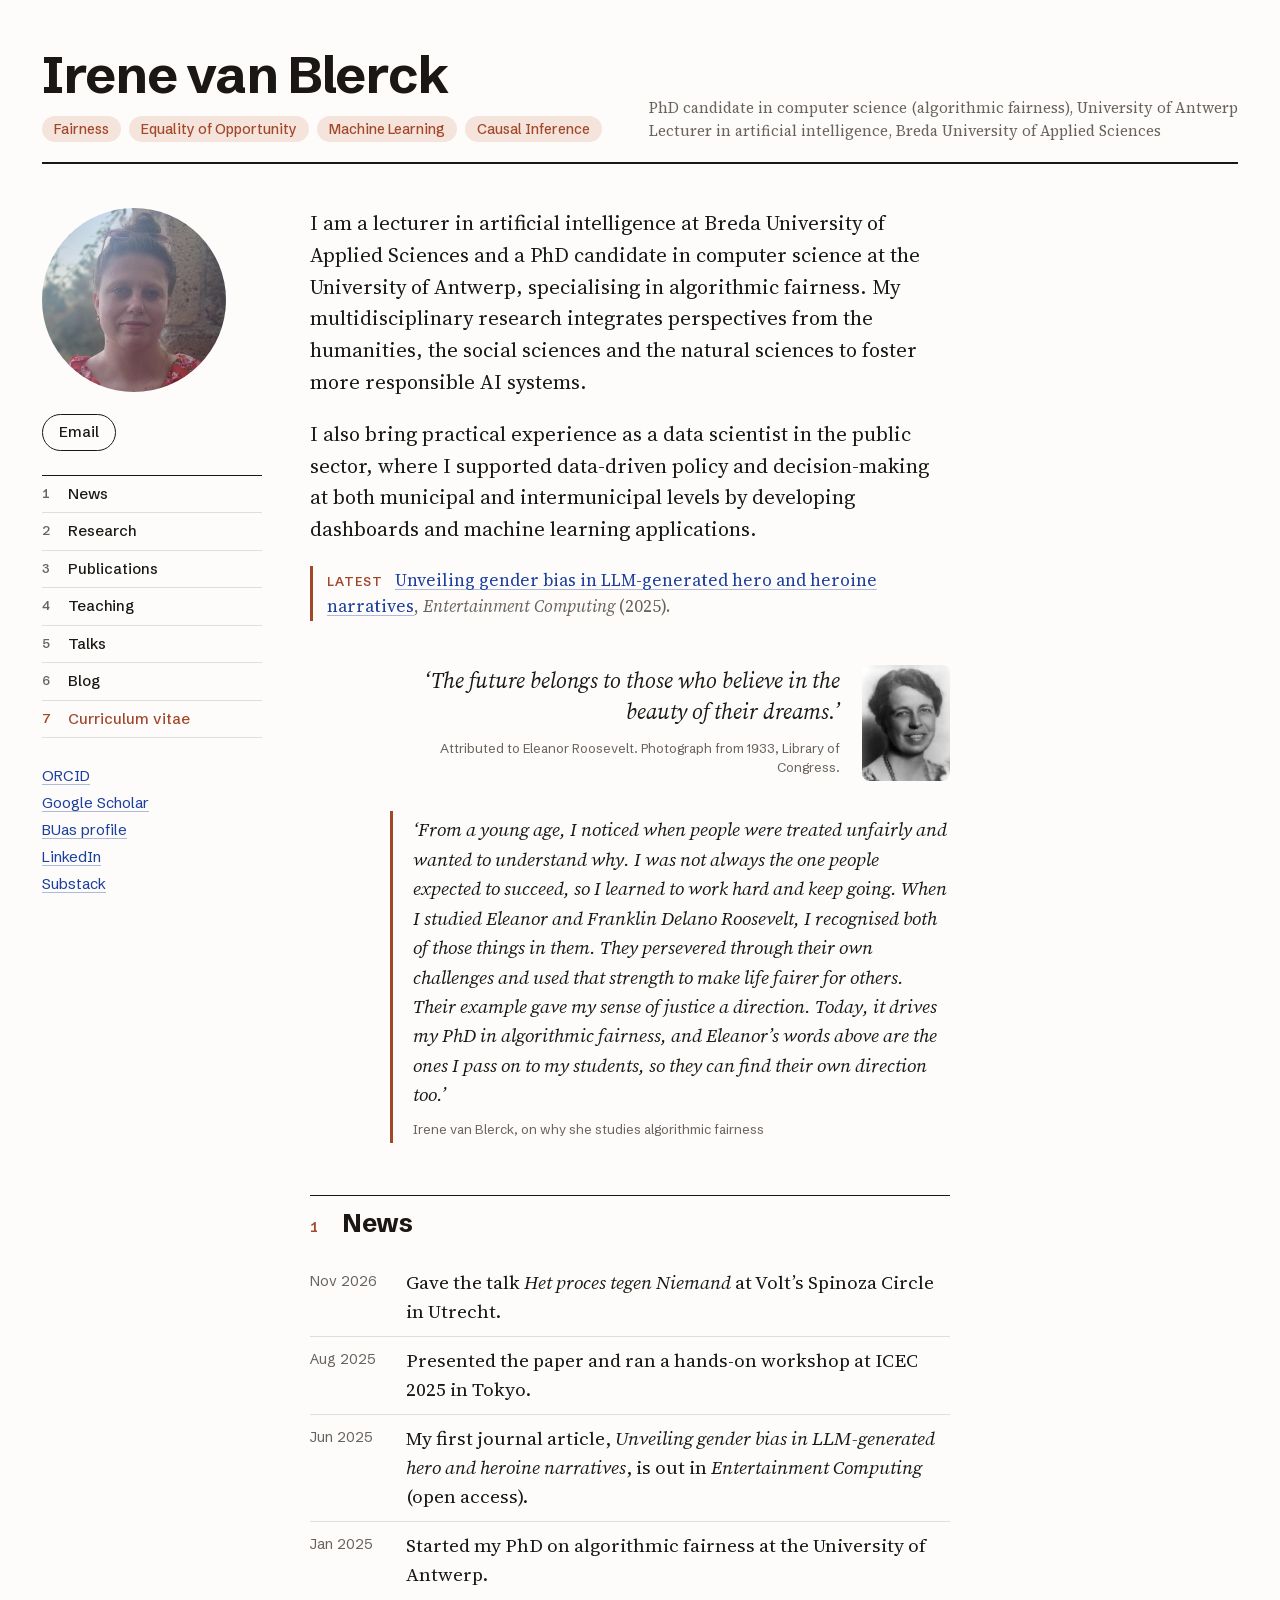
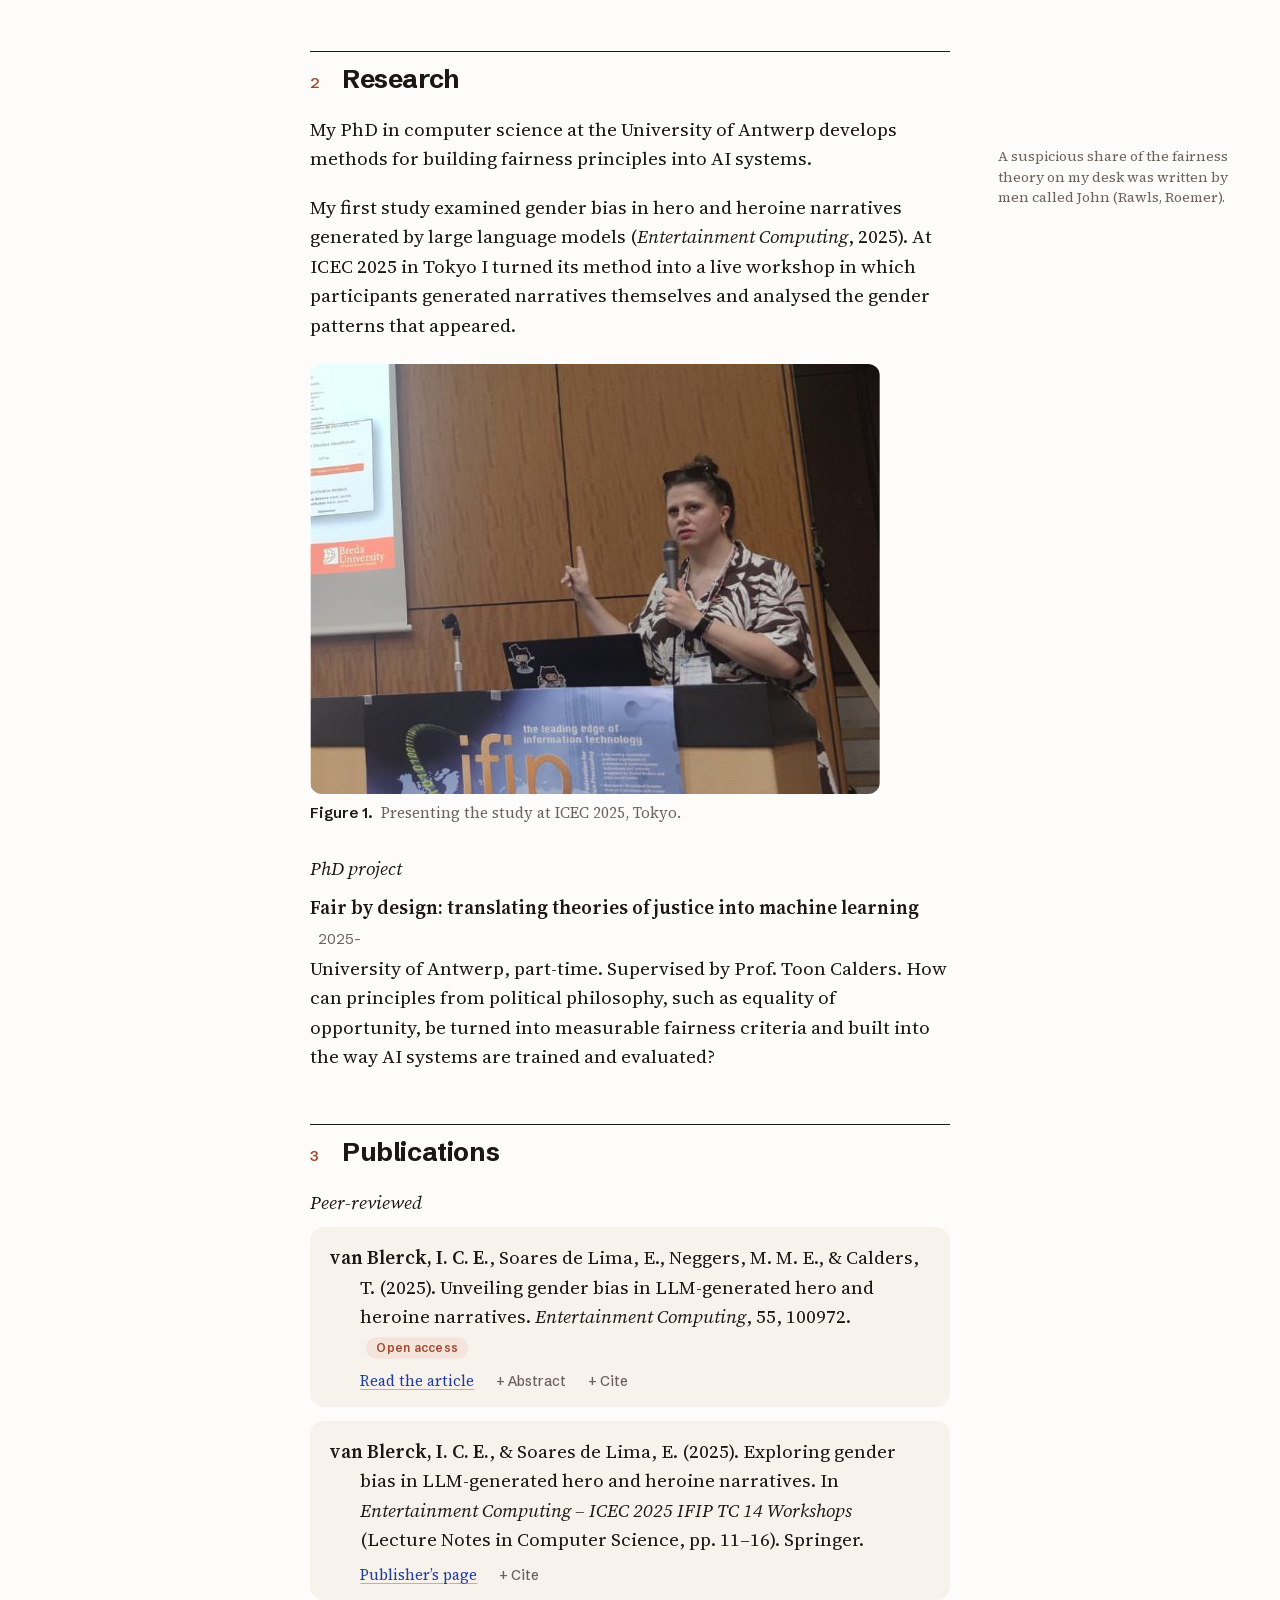
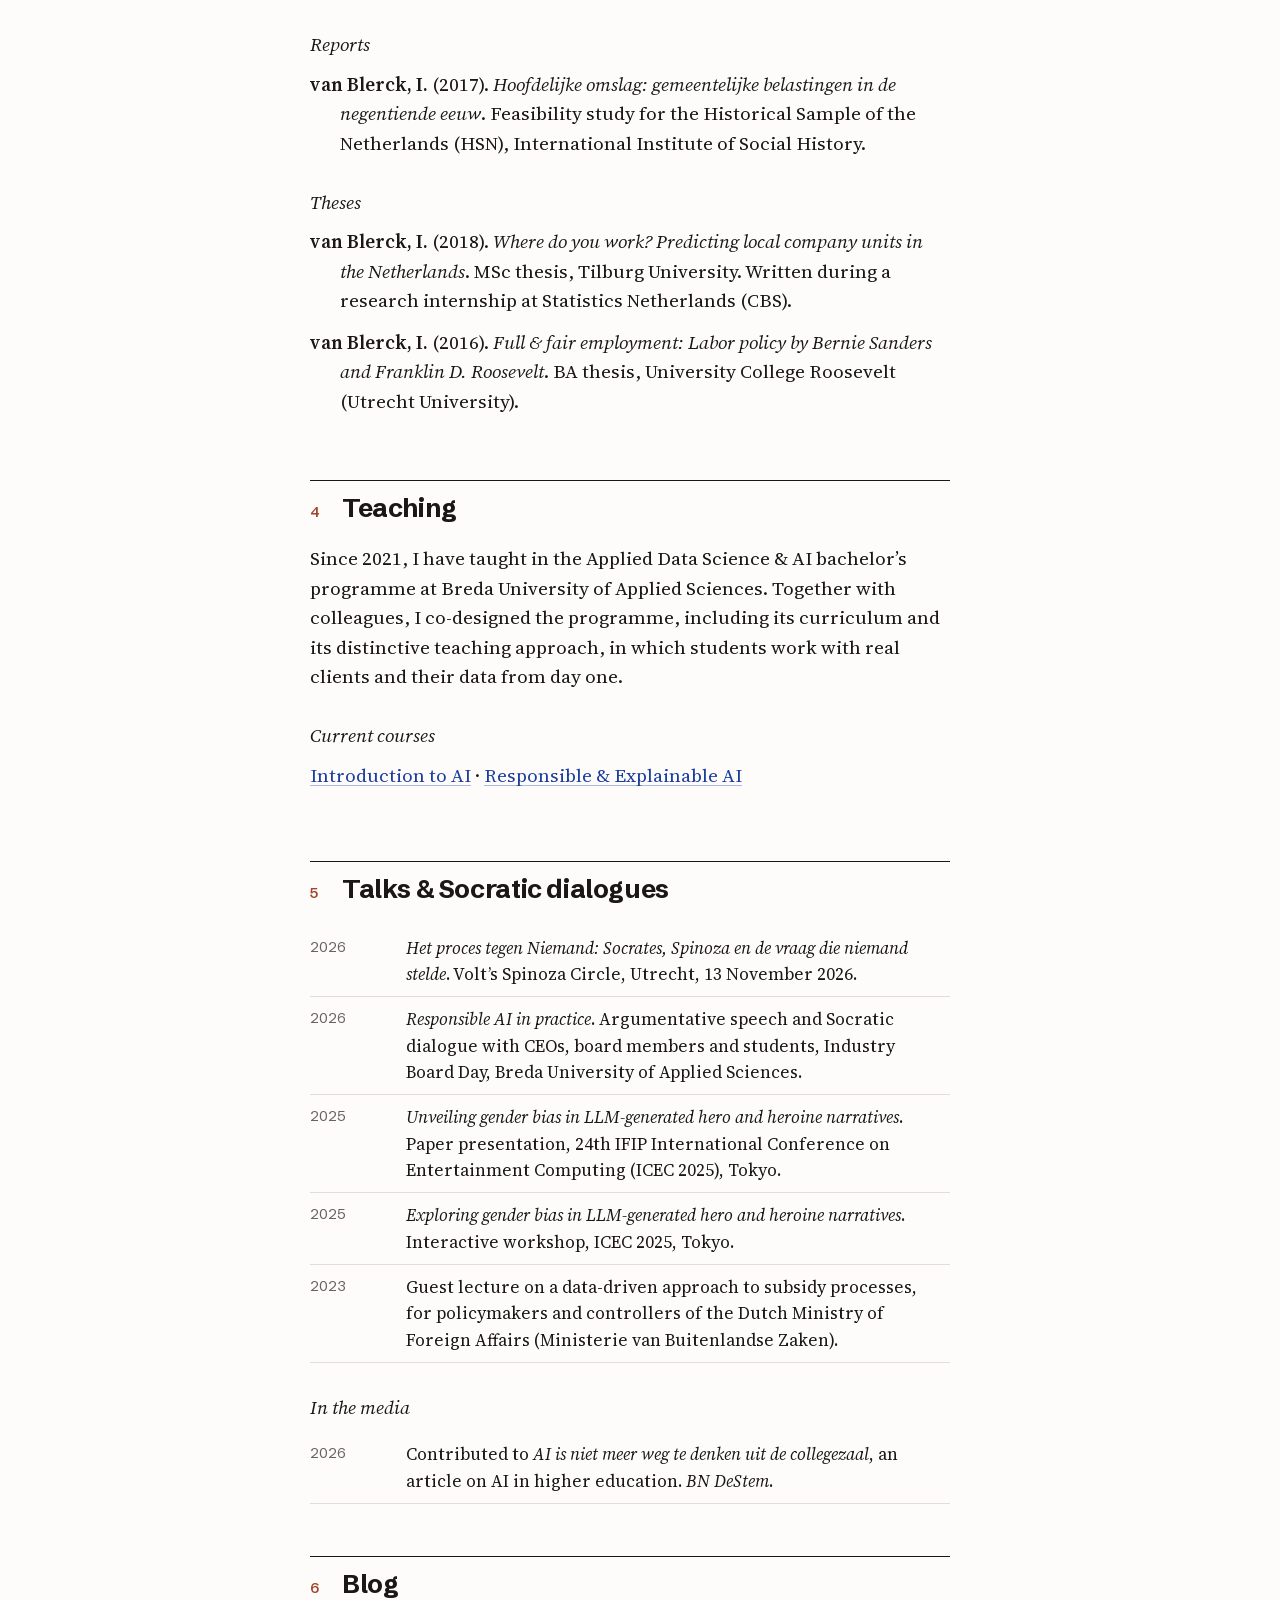
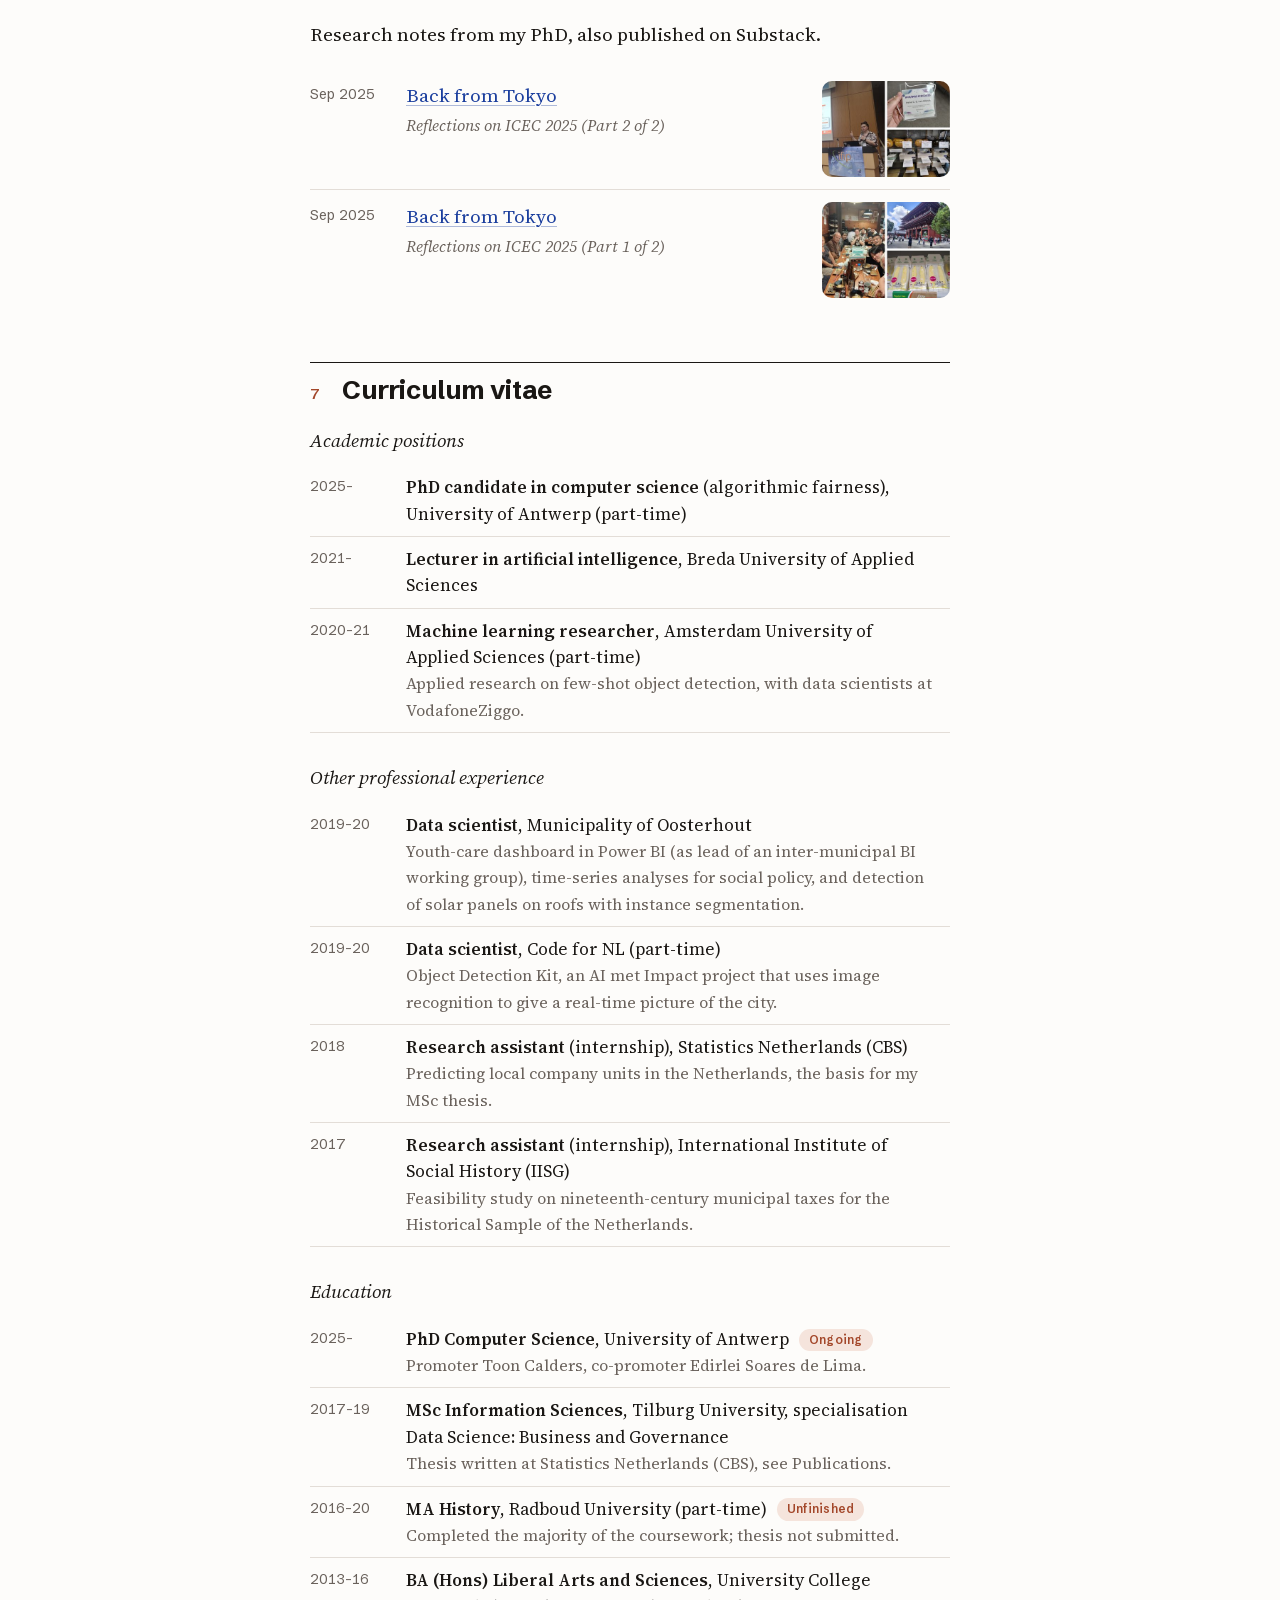
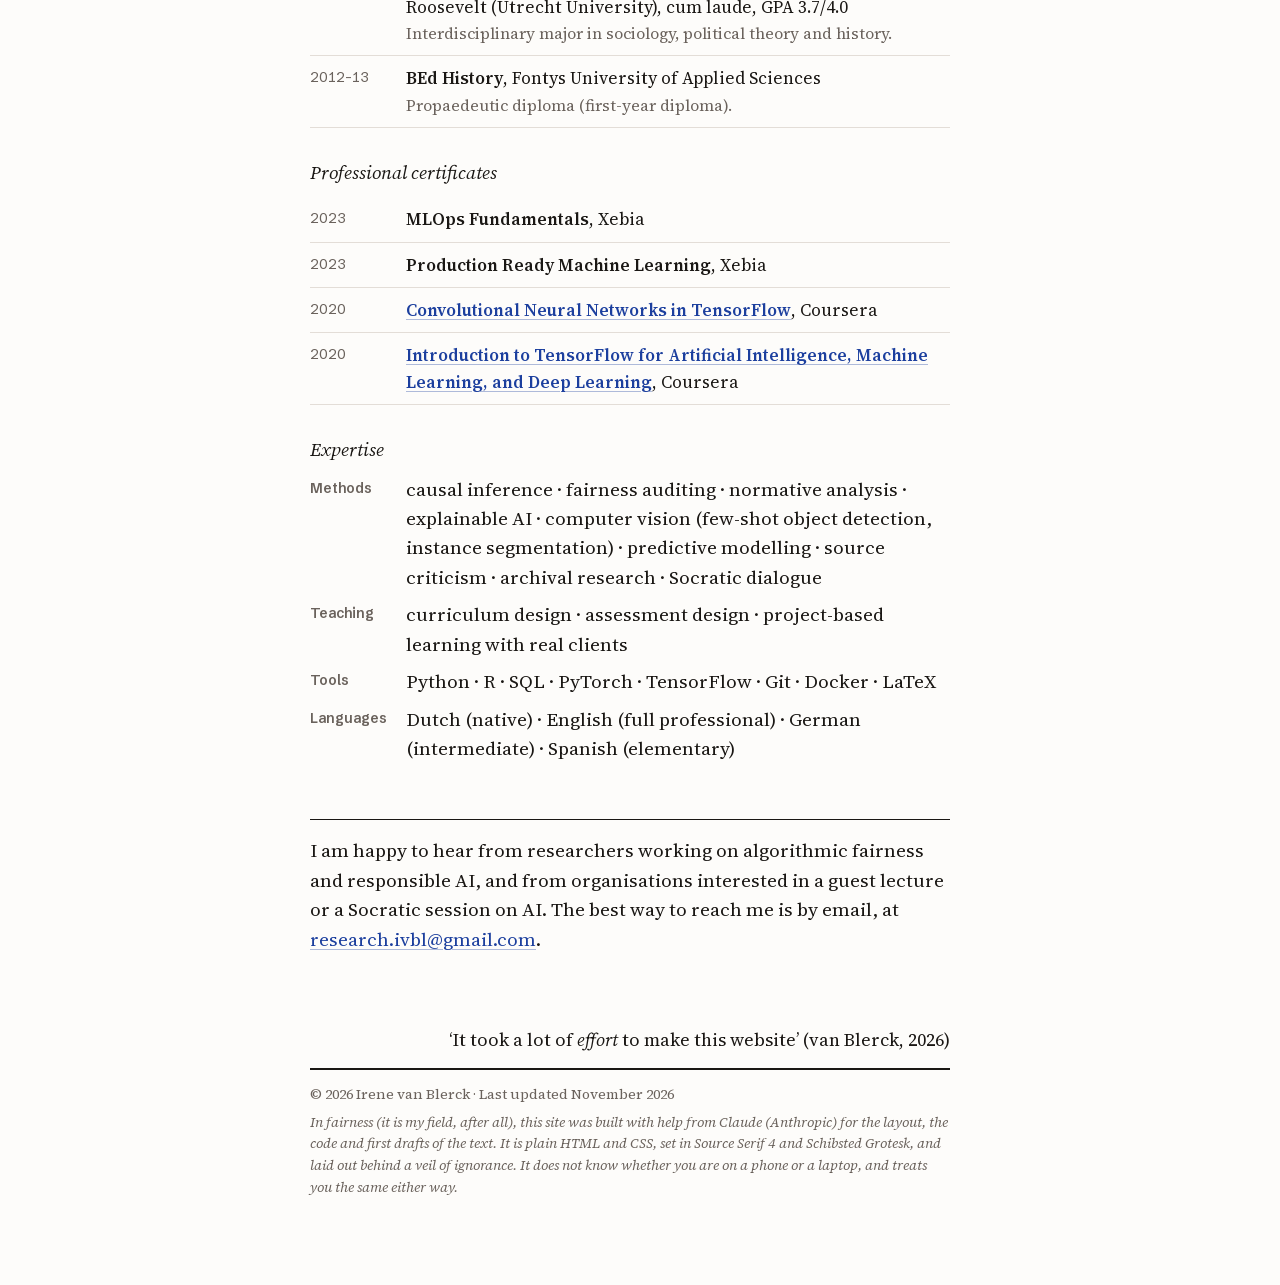
==== index.html @ 1f3e2865 "Academic site" ====
<!doctype html>
<html lang="en">
<head>
<meta charset="utf-8">
<meta name="viewport" content="width=device-width, initial-scale=1">
<title>Irene van Blerck | Algorithmic fairness, University of Antwerp and BUas</title>
<meta name="description" content="Irene van Blerck is a PhD candidate in computer science (algorithmic fairness) at the University of Antwerp and a lecturer in artificial intelligence at Breda University of Applied Sciences.">
<link rel="canonical" href="https://irenevanblerck.github.io/">

<!-- How the page looks when shared on LinkedIn, Slack, etc. -->
<meta property="og:type" content="profile">
<meta property="og:title" content="Irene van Blerck | Algorithmic fairness">
<meta property="og:description" content="PhD candidate at the University of Antwerp and lecturer in AI at Breda University of Applied Sciences.">
<meta property="og:url" content="https://irenevanblerck.github.io/">
<meta property="og:image" content="https://irenevanblerck.github.io/images/share.jpg">
<meta property="og:image:width" content="1200">
<meta property="og:image:height" content="630">
<meta name="twitter:card" content="summary_large_image">

<link rel="icon" href="favicon.svg" type="image/svg+xml">
<link rel="preload" href="fonts/SourceSerif4-normal-400-latin.woff2" as="font" type="font/woff2" crossorigin>
<link rel="stylesheet" href="fonts/fonts.css">
<link rel="stylesheet" href="style.css">

<!-- Helps search engines connect this page to your other profiles. -->
<script type="application/ld+json">
{
  "@context": "https://schema.org",
  "@type": "Person",
  "name": "Irene van Blerck",
  "jobTitle": "PhD Candidate in Computer Science (Algorithmic Fairness); Lecturer in Artificial Intelligence",
  "affiliation": [
    { "@type": "CollegeOrUniversity", "name": "University of Antwerp" },
    { "@type": "CollegeOrUniversity", "name": "Breda University of Applied Sciences" }
  ],
  "alumniOf": [
    { "@type": "CollegeOrUniversity", "name": "Tilburg University" },
    { "@type": "CollegeOrUniversity", "name": "University College Roosevelt" }
  ],
  "url": "https://irenevanblerck.github.io/",
  "sameAs": [
    "https://www.linkedin.com/in/irene-v-378799150/",
    "https://orcid.org/0009-0001-0378-8847",
    "https://scholar.google.com/citations?user=Jg1KQZMAAAAJ",
    "https://irenevanblerck.substack.com/",
    "https://ai.buas.nl/faculty/irene-van-blerck.html"
  ]
}
</script>
</head>
<body>
<a class="skip" href="#top">Skip to content</a>
<div class="page">

<header class="masthead">
  <div>
    <h1>Irene van Blerck</h1>
    <!-- Research interests as listed on Google Scholar -->
    <p class="mh-kw">
      <span class="tag">Fairness</span>
      <span class="tag">Equality of Opportunity</span>
      <span class="tag">Machine Learning</span>
      <span class="tag">Causal Inference</span>
    </p>
  </div>
  <p class="mh-role">PhD candidate in computer science (algorithmic fairness), University of Antwerp<br>Lecturer in artificial intelligence, Breda University of Applied Sciences</p>
</header>

<aside class="side">
  <img class="portrait" src="images/irene-van-blerck.jpg" alt="Portrait of Irene van Blerck" width="667" height="834">

  <div class="actions">
    <a class="btn mail" href="mailto:research.ivbl@gmail.com" data-addr="research.ivbl@gmail.com">Email</a>
  </div>

  <details class="toc" open>
    <summary>Contents</summary>
    <nav aria-label="Contents">
      <ol>
        <li><a href="#news">News</a></li>
        <li><a href="#research">Research</a></li>
        <li><a href="#publications">Publications</a></li>
        <li><a href="#teaching">Teaching</a></li>
        <li><a href="#talks">Talks</a></li>
        <li><a href="#blog">Blog</a></li>
        <li><a href="#cv">Curriculum vitae</a></li>
      </ol>
    </nav>
  </details>

  <p class="ids">
    <a href="https://orcid.org/0009-0001-0378-8847">ORCID</a><br>
    <a href="https://scholar.google.com/citations?user=Jg1KQZMAAAAJ&amp;hl=en">Google Scholar</a><br>
    <a href="https://ai.buas.nl/faculty/irene-van-blerck.html">BUas profile</a><br>
    <a href="https://www.linkedin.com/in/irene-v-378799150/">LinkedIn</a><br>
    <a href="https://irenevanblerck.substack.com/">Substack</a>
  </p>
</aside>

<main id="top">

  <header class="intro">
    <!-- Bio based on https://ai.buas.nl/faculty/irene-van-blerck.html, in the first person -->
    <p>
      I am a lecturer in artificial intelligence at Breda University of Applied Sciences and a PhD candidate
      in computer science at the University of Antwerp, specialising in algorithmic fairness. My
      multidisciplinary research integrates perspectives from the humanities, the social sciences and the
      natural sciences to foster more responsible AI systems.
    </p>
    <p>
      I also bring practical experience as a data scientist in the public sector, where I supported
      data-driven policy and decision-making at both municipal and intermunicipal levels by developing
      dashboards and machine learning applications.
    </p>
    <p class="now"><b>Latest</b> <a href="https://doi.org/10.1016/j.entcom.2025.100972">Unveiling gender bias in LLM-generated hero and heroine narratives</a>, <i>Entertainment Computing</i> (2025).</p>
  </header>

  <figure class="epigraph">
    <blockquote><p>The future belongs to those who believe in the beauty of their dreams.</p></blockquote>
    <img src="images/eleanor-roosevelt-1933.jpg" alt="Eleanor Roosevelt, portrait photograph from 1933" width="294" height="400" loading="lazy">
    <figcaption>Attributed to Eleanor Roosevelt. Photograph from 1933, Library of Congress.</figcaption>
  </figure>

  <figure class="why">
    <blockquote>
      <p>From a young age, I noticed when people were treated unfairly and wanted to understand why. I was not
      always the one people expected to succeed, so I learned to work hard and keep going. When I studied Eleanor
      and Franklin Delano Roosevelt, I recognised both of those things in them. They persevered through their own
      challenges and used that strength to make life fairer for others. Their example gave my sense of justice a
      direction. Today, it drives my PhD in algorithmic fairness, and Eleanor’s words above are the ones I pass on to
      my students, so they can find their own direction too.</p>
    </blockquote>
    <figcaption>Irene van Blerck, on why she studies algorithmic fairness</figcaption>
  </figure>

  <!-- NEWS: 3 to 6 items, newest first. -->
  <section id="news">
    <h2><span>1</span>News</h2>
    <ul class="news">
      <li><time datetime="2026-11-13">Nov 2026</time><p>Gave the talk <i>Het proces tegen Niemand</i> at Volt’s Spinoza Circle in Utrecht.</p></li>
      <li><time datetime="2025-08">Aug 2025</time><p>Presented the paper and ran a hands-on workshop at ICEC 2025 in Tokyo.</p></li>
      <li><time datetime="2025-06">Jun 2025</time><p>My first journal article, <i>Unveiling gender bias in LLM-generated hero and heroine narratives</i>, is out in <i>Entertainment Computing</i> (open access).</p></li>
      <li><time datetime="2025-01">Jan 2025</time><p>Started my PhD on algorithmic fairness at the University of Antwerp.</p></li>
    </ul>
  </section>

  <section id="research">
    <h2><span>2</span>Research</h2>
    <p>
      My PhD in computer science at the University of Antwerp develops methods for building fairness
      principles into AI systems.<span class="sn">A suspicious share of the fairness theory on my desk was written by men
      called John (Rawls, Roemer).</span>
    </p>
    <p>
      My first study examined gender bias in hero and heroine narratives generated by large language
      models (<i>Entertainment Computing</i>, 2025). At ICEC 2025 in Tokyo I turned
      its method into a live workshop in which participants generated narratives themselves and analysed the
      gender patterns that appeared.
    </p>

    <figure class="native">
      <img src="images/icec-2025-talk.jpg" alt="Irene van Blerck speaking at a podium with an IFIP banner, slides with the Breda University logo behind her." width="570" height="430" loading="lazy">
      <figcaption><b>Figure 1.</b> Presenting the study at ICEC 2025, Tokyo.</figcaption>
    </figure>
    <!-- Optional: a result figure from the article. Copy the <figure> above and change src, alt and caption. -->

    <h3>PhD project</h3>
    <dl class="proj">
      <dt>Fair by design: translating theories of justice into machine learning <span class="yrs">2025–</span></dt>
      <dd>University of Antwerp, part-time. Supervised by Prof. Toon Calders. How can principles from political
      philosophy, such as equality of opportunity, be turned into measurable fairness
      criteria and built into the way AI systems are trained and evaluated?</dd>
    </dl>
  </section>

  <section id="publications">
    <h2><span>3</span>Publications</h2>

    <h3>Peer-reviewed</h3>
    <ol class="bib cards">
      <li>
        <p><b class="me">van Blerck, I. C. E.</b>, Soares de Lima, E., Neggers, M. M. E., &amp; Calders, T. (2025).
        Unveiling gender bias in LLM-generated hero and heroine narratives. <i>Entertainment Computing</i>, 55, 100972.
        <span class="status">Open access</span></p>
        <div class="refacts">
          <a href="https://doi.org/10.1016/j.entcom.2025.100972">Read the article</a>
          <details>
            <summary>Abstract</summary>
            <p>This article investigates gender bias in narratives generated by Large Language Models (LLMs) through a two-phase study. Building on our existing work in narrative generation, we employ a structured methodology to analyze the influence of protagonist gender on both the generation and classification of fictional stories. In Phase 1, factual narratives were generated using six LLMs, guided by predefined narrative structures (Hero’s Journey and Heroine’s Journey). Gender bias was quantified through specialized metrics and statistical analyses, revealing significant disparities in protagonist gender distribution and associations with narrative archetypes. In Phase 2, counterfactual narratives were constructed by altering the protagonists’ genders while preserving all other narrative elements. These narratives were then classified by the same LLMs to assess how gender influences their interpretation of narrative structures. Results indicate that LLMs exhibit difficulty in disentangling the protagonist’s gender from the narrative structure, often using gender as a heuristic to classify stories. Male protagonists in emotionally driven narratives were frequently misclassified as following the Heroine’s Journey, while female protagonists in logic-driven conflicts were misclassified as adhering to the Hero’s Journey. These findings provide empirical evidence of embedded gender biases in LLM-generated narratives, highlighting the need for bias mitigation strategies in AI-driven storytelling to promote diversity and inclusivity in computational narrative generation.</p>
          </details>
          <details>
            <summary>Cite</summary>
<pre class="bibtex">@article{vanblerck2025unveiling,
  title   = {Unveiling gender bias in {LLM}-generated hero and heroine narratives},
  author  = {van Blerck, Irene C. E. and Soares de Lima, Edirlei and Neggers, Margot M. E. and Calders, Toon},
  journal = {Entertainment Computing},
  volume  = {55},
  pages   = {100972},
  year    = {2025},
  doi     = {10.1016/j.entcom.2025.100972}
}</pre>
            <button type="button" class="copy">Copy BibTeX</button>
          </details>
        </div>
      </li>
      <li>
        <p><b class="me">van Blerck, I. C. E.</b>, &amp; Soares de Lima, E. (2025). Exploring gender bias in LLM-generated hero
        and heroine narratives. In <i>Entertainment Computing – ICEC 2025 IFIP TC 14 Workshops</i> (Lecture Notes in
        Computer Science, pp. 11–16). Springer.</p>
        <div class="refacts">
          <a href="https://doi.org/10.1007/978-3-032-02534-0_3">Publisher’s page</a>
          <details>
            <summary>Cite</summary>
<pre class="bibtex">@inproceedings{vanblerck2025exploring,
  title     = {Exploring gender bias in {LLM}-generated hero and heroine narratives},
  author    = {van Blerck, Irene C. E. and Soares de Lima, Edirlei},
  booktitle = {Entertainment Computing -- ICEC 2025 IFIP TC 14 Workshops},
  series    = {Lecture Notes in Computer Science},
  pages     = {11--16},
  publisher = {Springer},
  year      = {2025},
  doi       = {10.1007/978-3-032-02534-0_3}
}</pre>
            <button type="button" class="copy">Copy BibTeX</button>
          </details>
        </div>
      </li>
    </ol>

    <h3>Reports</h3>
    <ol class="bib">
      <li><p><b class="me">van Blerck, I.</b> (2017). <i>Hoofdelijke omslag: gemeentelijke belastingen in de negentiende eeuw</i>. Feasibility study for the Historical Sample of the Netherlands (HSN), International Institute of Social History.</p></li>
    </ol>

    <h3>Theses</h3>
    <ol class="bib">
      <li><p><b class="me">van Blerck, I.</b> (2018). <i>Where do you work? Predicting local company units in the Netherlands</i>. MSc thesis, Tilburg University. Written during a research internship at Statistics Netherlands (CBS).</p></li>
      <li><p><b class="me">van Blerck, I.</b> (2016). <i>Full &amp; fair employment: Labor policy by Bernie Sanders and Franklin D. Roosevelt</i>. BA thesis, University College Roosevelt (Utrecht University).</p></li>
    </ol>
  </section>

  <section id="teaching">
    <h2><span>4</span>Teaching</h2>
    <p>
      Since 2021, I have taught in the Applied Data Science &amp; AI bachelor’s programme at Breda University of
      Applied Sciences. Together with colleagues, I co-designed the programme, including its curriculum and its
      distinctive teaching approach, in which students work with real clients and their data from day one.
    </p>

    <h3>Current courses</h3>
    <p><a href="https://ai.buas.nl/curriculum/introduction-to-ai.html">Introduction to AI</a> · <a href="https://ai.buas.nl/curriculum/responsible_and_explainable_ai.html">Responsible &amp; Explainable AI</a></p>
  </section>

  <section id="talks">
    <h2><span>5</span>Talks &amp; Socratic dialogues</h2>
    <div class="tablewrap"><table><tbody>
      <tr><td>2026</td><td><i>Het proces tegen Niemand: Socrates, Spinoza en de vraag die niemand stelde</i>. Volt’s Spinoza Circle, Utrecht, 13 November 2026.</td></tr>
      <tr><td>2026</td><td><i>Responsible AI in practice</i>. Argumentative speech and Socratic dialogue with CEOs, board members and students, Industry Board Day, Breda University of Applied Sciences.</td></tr>
      <tr><td>2025</td><td><i>Unveiling gender bias in LLM-generated hero and heroine narratives</i>. Paper presentation, 24th IFIP International Conference on Entertainment Computing (ICEC 2025), Tokyo.</td></tr>
      <tr><td>2025</td><td><i>Exploring gender bias in LLM-generated hero and heroine narratives</i>. Interactive workshop, ICEC 2025, Tokyo.</td></tr>
      <tr><td>2023</td><td>Guest lecture on a data-driven approach to subsidy processes, for policymakers and controllers of the Dutch Ministry of Foreign Affairs (Ministerie van Buitenlandse Zaken).</td></tr>
    </tbody></table></div>

    <h3>In the media</h3>
    <div class="tablewrap"><table><tbody>
      <tr><td>2026</td><td>Contributed to <i>AI is niet meer weg te denken uit de collegezaal</i>, an article on AI in higher education. <i>BN DeStem</i>.</td></tr>
    </tbody></table></div>
  </section>

  <section id="blog">
    <h2><span>6</span>Blog</h2>
    <p>Research notes from my PhD, also published on Substack.</p>
    <ul class="news postlist">
      <li><time datetime="2025-09-11">Sep 2025</time><p><a href="blog/back-from-tokyo-2.html">Back from Tokyo</a><br><span class="sub">Reflections on ICEC 2025 (Part 2 of 2)</span></p><img class="thumb" src="images/blog/back-from-tokyo-2-thumb.jpg" alt="" width="360" height="291" loading="lazy"></li>
      <li><time datetime="2025-09-01">Sep 2025</time><p><a href="blog/back-from-tokyo-1.html">Back from Tokyo</a><br><span class="sub">Reflections on ICEC 2025 (Part 1 of 2)</span></p><img class="thumb" src="images/blog/back-from-tokyo-1-thumb.jpg" alt="" width="360" height="291" loading="lazy"></li>
    </ul>
  </section>

  <section id="cv">
    <h2><span>7</span>Curriculum vitae</h2>

    <h3>Academic positions</h3>
    <div class="tablewrap"><table><tbody>
      <tr><td>2025–</td><td><b>PhD candidate in computer science</b> (algorithmic fairness), University of Antwerp (part-time)</td></tr>
      <tr><td>2021–</td><td><b>Lecturer in artificial intelligence</b>, Breda University of Applied Sciences</td></tr>
      <tr><td>2020–21</td><td><b>Machine learning researcher</b>, Amsterdam University of Applied Sciences (part-time)<br><span class="sub">Applied research on few-shot object detection, with data scientists at VodafoneZiggo.</span></td></tr>
    </tbody></table></div>

    <h3>Other professional experience</h3>
    <div class="tablewrap"><table><tbody>
      <tr><td>2019–20</td><td><b>Data scientist</b>, Municipality of Oosterhout<br><span class="sub">Youth-care dashboard in Power BI (as lead of an inter-municipal BI working group), time-series analyses for social policy, and detection of solar panels on roofs with instance segmentation.</span></td></tr>
      <tr><td>2019–20</td><td><b>Data scientist</b>, Code for NL (part-time)<br><span class="sub">Object Detection Kit, an AI met Impact project that uses image recognition to give a real-time picture of the city.</span></td></tr>
      <tr><td>2018</td><td><b>Research assistant</b> (internship), Statistics Netherlands (CBS)<br><span class="sub">Predicting local company units in the Netherlands, the basis for my MSc thesis.</span></td></tr>
      <tr><td>2017</td><td><b>Research assistant</b> (internship), International Institute of Social History (IISG)<br><span class="sub">Feasibility study on nineteenth-century municipal taxes for the Historical Sample of the Netherlands.</span></td></tr>
    </tbody></table></div>

    <h3>Education</h3>
    <div class="tablewrap"><table><tbody>
      <tr><td>2025–</td><td><b>PhD Computer Science</b>, University of Antwerp <span class="status">Ongoing</span><br><span class="sub">Promoter Toon Calders, co-promoter Edirlei Soares de Lima.</span></td></tr>
      <tr><td>2017–19</td><td><b>MSc Information Sciences</b>, Tilburg University, specialisation Data Science: Business and Governance<br><span class="sub">Thesis written at Statistics Netherlands (CBS), see Publications.</span></td></tr>
      <tr><td>2016–20</td><td><b>MA History</b>, Radboud University (part-time) <span class="status">Unfinished</span><br><span class="sub">Completed the majority of the coursework; thesis not submitted.</span></td></tr>
      <tr><td>2013–16</td><td><b>BA (Hons) Liberal Arts and Sciences</b>, University College Roosevelt (Utrecht University), cum laude, GPA 3.7/4.0<br><span class="sub">Interdisciplinary major in sociology, political theory and history.</span></td></tr>
      <tr><td>2012–13</td><td><b>BEd History</b>, Fontys University of Applied Sciences<br><span class="sub">Propaedeutic diploma (first-year diploma).</span></td></tr>
    </tbody></table></div>

    <h3>Professional certificates</h3>
    <div class="tablewrap"><table><tbody>
      <tr><td>2023</td><td><b>MLOps Fundamentals</b>, Xebia</td></tr>
      <tr><td>2023</td><td><b>Production Ready Machine Learning</b>, Xebia</td></tr>
      <tr><td>2020</td><td><b><a href="https://www.coursera.org/account/accomplishments/certificate/6L6Y6GKC9HSB">Convolutional Neural Networks in TensorFlow</a></b>, Coursera</td></tr>
      <tr><td>2020</td><td><b><a href="https://www.coursera.org/account/accomplishments/certificate/8RS23HUEL5DX">Introduction to TensorFlow for Artificial Intelligence, Machine Learning, and Deep Learning</a></b>, Coursera</td></tr>
    </tbody></table></div>

    <!-- Add when you have them:
    <h3>Grants &amp; awards</h3>
    <h3>Service &amp; memberships</h3>  e.g. reviewing, committees, PhD council
    -->

    <h3>Expertise</h3>
    <dl class="skills">
      <dt>Methods</dt><dd>causal inference · fairness auditing · normative analysis · explainable AI · computer vision (few-shot object detection, instance segmentation) · predictive modelling · source criticism · archival research · Socratic dialogue</dd>
      <dt>Teaching</dt><dd>curriculum design · assessment design · project-based learning with real clients</dd>
      <dt>Tools</dt><dd>Python · R · SQL · PyTorch · TensorFlow · Git · Docker · LaTeX</dd>
      <dt>Languages</dt><dd>Dutch (native) · English (full professional) · German (intermediate) · Spanish (elementary)</dd>
    </dl>

  </section>

  <section id="contact" class="closing">
    <p>
      I am happy to hear from researchers working on algorithmic fairness and responsible AI, and from
      organisations interested in a guest lecture or a Socratic session on AI. The best way to reach me is by
      email, at <a href="mailto:research.ivbl@gmail.com">research.ivbl@gmail.com</a>.
    </p>
  </section>

  <p class="selfcite">‘It took a lot of <i>effort</i> to make this website’ (van Blerck, 2026)</p>
  <footer>
    <p>© 2026 Irene van Blerck · Last updated November 2026</p>
    <p class="colophon">In fairness (it is my field, after all), this site was built with help from Claude (Anthropic) for the layout, the code and first drafts of the text. It is plain HTML and CSS, set in Source Serif 4 and Schibsted Grotesk, and laid out behind a veil of ignorance. It does not know whether you are on a phone or a laptop, and treats you the same either way.</p>
  </footer>
</main>

</div>
<a class="totop" href="#">Top</a>
<script>
  // "Copy BibTeX": copy the entry above the button; if the browser refuses, select it instead.
  document.querySelectorAll(".copy").forEach(function (btn) {
    btn.addEventListener("click", function () {
      var pre = btn.previousElementSibling;
      var done = function () { btn.textContent = "Copied"; setTimeout(function () { btn.textContent = "Copy BibTeX"; }, 1600); };
      var select = function () { var r = document.createRange(); r.selectNodeContents(pre); var s = getSelection(); s.removeAllRanges(); s.addRange(r); };
      if (navigator.clipboard) { navigator.clipboard.writeText(pre.textContent).then(done, select); } else { select(); }
    });
  });

  // Contents: open on wide screens, folded away on phones.
  var toc = document.querySelector(".toc"), narrow = window.matchMedia("(max-width: 800px)");
  var setToc = function () { toc.open = !narrow.matches; };
  setToc(); narrow.addEventListener("change", setToc);
  toc.querySelectorAll("a").forEach(function (a) { a.addEventListener("click", function () { if (narrow.matches) toc.open = false; }); });

  // Highlight the section you are reading in the contents.
  var links = {};
  toc.querySelectorAll("a").forEach(function (a) { links[a.getAttribute("href").slice(1)] = a; });
  var current = null;
  var spy = new IntersectionObserver(function (entries) {
    entries.forEach(function (e) {
      if (e.isIntersecting && links[e.target.id]) {
        if (current) current.removeAttribute("aria-current");
        current = links[e.target.id]; current.setAttribute("aria-current", "true");
      }
    });
  }, { rootMargin: "-20% 0px -70% 0px" });
  document.querySelectorAll("main section[id]").forEach(function (sec) { spy.observe(sec); });

  // "Top" button on phones, once you have scrolled down.
  var top = document.querySelector(".totop");
  window.addEventListener("scroll", function () { top.classList.toggle("show", window.scrollY > 900); }, { passive: true });
</script>
</body>
</html>
---- fonts/fonts.css ----
/* Self-hosted fonts (SIL Open Font License 1.1): Source Serif 4, Schibsted Grotesk */

/* Source Serif 4, italic 400, latin-ext */
@font-face {
  font-family: 'Source Serif 4';
  font-style: italic;
  font-weight: 400;
  font-display: swap;
  src: url(SourceSerif4-italic-400-latin-ext.woff2) format('woff2');
  unicode-range: U+0100-02BA, U+02BD-02C5, U+02C7-02CC, U+02CE-02D7, U+02DD-02FF, U+0304, U+0308, U+0329, U+1D00-1DBF, U+1E00-1E9F, U+1EF2-1EFF, U+2020, U+20A0-20AB, U+20AD-20C4, U+2113, U+2C60-2C7F, U+A720-A7FF;
}

/* Source Serif 4, italic 400, latin */
@font-face {
  font-family: 'Source Serif 4';
  font-style: italic;
  font-weight: 400;
  font-display: swap;
  src: url(SourceSerif4-italic-400-latin.woff2) format('woff2');
  unicode-range: U+0000-00FF, U+0131, U+0152-0153, U+02BB-02BC, U+02C6, U+02DA, U+02DC, U+0304, U+0308, U+0329, U+2000-206F, U+20AC, U+2122, U+2191, U+2193, U+2212, U+2215, U+FEFF, U+FFFD;
}

/* Source Serif 4, normal 400, latin-ext */
@font-face {
  font-family: 'Source Serif 4';
  font-style: normal;
  font-weight: 400;
  font-display: swap;
  src: url(SourceSerif4-normal-400-latin-ext.woff2) format('woff2');
  unicode-range: U+0100-02BA, U+02BD-02C5, U+02C7-02CC, U+02CE-02D7, U+02DD-02FF, U+0304, U+0308, U+0329, U+1D00-1DBF, U+1E00-1E9F, U+1EF2-1EFF, U+2020, U+20A0-20AB, U+20AD-20C4, U+2113, U+2C60-2C7F, U+A720-A7FF;
}

/* Source Serif 4, normal 400, latin */
@font-face {
  font-family: 'Source Serif 4';
  font-style: normal;
  font-weight: 400;
  font-display: swap;
  src: url(SourceSerif4-normal-400-latin.woff2) format('woff2');
  unicode-range: U+0000-00FF, U+0131, U+0152-0153, U+02BB-02BC, U+02C6, U+02DA, U+02DC, U+0304, U+0308, U+0329, U+2000-206F, U+20AC, U+2122, U+2191, U+2193, U+2212, U+2215, U+FEFF, U+FFFD;
}

/* Source Serif 4, normal 600, latin-ext */
@font-face {
  font-family: 'Source Serif 4';
  font-style: normal;
  font-weight: 600;
  font-display: swap;
  src: url(SourceSerif4-normal-400-latin-ext.woff2) format('woff2');
  unicode-range: U+0100-02BA, U+02BD-02C5, U+02C7-02CC, U+02CE-02D7, U+02DD-02FF, U+0304, U+0308, U+0329, U+1D00-1DBF, U+1E00-1E9F, U+1EF2-1EFF, U+2020, U+20A0-20AB, U+20AD-20C4, U+2113, U+2C60-2C7F, U+A720-A7FF;
}

/* Source Serif 4, normal 600, latin */
@font-face {
  font-family: 'Source Serif 4';
  font-style: normal;
  font-weight: 600;
  font-display: swap;
  src: url(SourceSerif4-normal-400-latin.woff2) format('woff2');
  unicode-range: U+0000-00FF, U+0131, U+0152-0153, U+02BB-02BC, U+02C6, U+02DA, U+02DC, U+0304, U+0308, U+0329, U+2000-206F, U+20AC, U+2122, U+2191, U+2193, U+2212, U+2215, U+FEFF, U+FFFD;
}


/* Schibsted Grotesk, normal 400-700, latin-ext */
@font-face {
  font-family: 'Schibsted Grotesk';
  font-style: normal;
  font-weight: 400 700;
  font-display: swap;
  src: url(SchibstedGrotesk-400_700-latin-ext.woff2) format('woff2');
  unicode-range: U+0100-02BA, U+02BD-02C5, U+02C7-02CC, U+02CE-02D7, U+02DD-02FF, U+0304, U+0308, U+0329, U+1D00-1DBF, U+1E00-1E9F, U+1EF2-1EFF, U+2020, U+20A0-20AB, U+20AD-20C4, U+2113, U+2C60-2C7F, U+A720-A7FF;
}

/* Schibsted Grotesk, normal 400-700, latin */
@font-face {
  font-family: 'Schibsted Grotesk';
  font-style: normal;
  font-weight: 400 700;
  font-display: swap;
  src: url(SchibstedGrotesk-400_700-latin.woff2) format('woff2');
  unicode-range: U+0000-00FF, U+0131, U+0152-0153, U+02BB-02BC, U+02C6, U+02DA, U+02DC, U+0304, U+0308, U+0329, U+2000-206F, U+20AC, U+2122, U+2191, U+2193, U+2212, U+2215, U+FEFF, U+FFFD;
}
---- style.css ----
/* ---------- Colours and type: change these to restyle the whole site ---------- */
:root {
  --bg: #FDFCFA;          /* bright page; cream is kept for cards only */
  --ink: #1A1714;
  --muted: #6A625C;
  --rule: #E3DDD7;
  --link: #1C3F9E;        /* academic blue for links */
  --accent: #A3472A;      /* brick terracotta, used sparingly */
  --accent-soft: #F5E4DC;
  --card: #F7F2EC;
  --wash: #FDFCFA;
  --serif: "Source Serif 4", Georgia, "Times New Roman", serif;
  --sans: "Schibsted Grotesk", "Helvetica Neue", Arial, sans-serif;
  --mono: ui-monospace, "SF Mono", Menlo, Consolas, monospace;
}
@media (prefers-color-scheme: dark) {
  :root {
    --bg: #141210;
    --ink: #EDE8E2;
    --muted: #ADA59D;
    --rule: #36302B;
    --link: #A9C0FF;
    --accent: #E2967A;
    --accent-soft: #3A231B;
    --card: #1D1A17;
    --wash: #141210;
  }
}

/* ---------- Base ---------- */
* { box-sizing: border-box; }
html { scroll-behavior: smooth; scroll-padding-top: 24px; }
body {
  margin: 0;
  background: var(--bg);
  color: var(--ink);
  font-family: var(--serif);
  font-size: 19px;
  line-height: 1.55;
  font-feature-settings: "onum" 1, "liga" 1, "kern" 1;
  text-rendering: optimizeLegibility;
  -webkit-text-size-adjust: 100%;
}
::selection { background: var(--accent-soft); color: var(--ink); }

a {
  color: var(--link);
  text-decoration: underline;
  text-decoration-thickness: 1px;
  text-underline-offset: .18em;
  text-decoration-color: color-mix(in srgb, var(--link) 35%, transparent);
  transition: color .15s, text-decoration-color .15s;
}
a:hover { color: var(--accent); text-decoration-color: currentColor; }
a:focus-visible { outline: 2px solid var(--accent); outline-offset: 2px; border-radius: 3px; }
p { margin: 0 0 1em; }

.skip {
  position: absolute; left: -999px; top: 8px; z-index: 10;
  background: var(--ink); color: var(--bg); padding: 8px 12px; font: 15px var(--sans);
}
.skip:focus { left: 8px; }

/* The sans is used for the name, headings, labels, dates and buttons */
.masthead h1, h2, .side nav, .btn, .tag, time, td:first-child, th, .status, .yrs, .postmeta,
.posttop, .postpage h1, .totop, .toc > summary, .copy, .ids, .actions .mail, figcaption b,
.skills dt, .now b, .postnav a span, .epigraph figcaption, .bib summary {
  font-family: var(--sans);
  font-feature-settings: normal;
}
time, td:first-child, .yrs, h2 span, .side nav a::before { font-feature-settings: "tnum" 1; }

/* ---------- Layout: letterhead, then sidebar | text | margin notes ---------- */
.page {
  display: grid;
  grid-template-columns: 220px minmax(0, 640px) 240px;
  column-gap: 48px;
  max-width: 1260px;
  margin: 0 auto;
  padding: 48px 32px 80px;
}

.masthead {
  grid-column: 1 / -1;
  display: flex; justify-content: space-between; align-items: flex-end; flex-wrap: wrap; gap: 16px 32px;
  padding-bottom: 20px; margin-bottom: 44px; border-bottom: 2px solid var(--ink);
}
.masthead h1 { font-size: 52px; line-height: 1; font-weight: 700; letter-spacing: -.025em; margin: 0; }
.mh-kw { display: flex; flex-wrap: wrap; gap: 8px; margin: 16px 0 0; }
.tag {
  display: inline-block; font-size: 14px; font-weight: 500; line-height: 1.3;
  color: var(--accent); background: var(--accent-soft); border-radius: 999px; padding: 4px 12px;
}
.mh-role { margin: 0; font-size: 15px; line-height: 1.5; color: var(--muted); text-align: right; }
@media (max-width: 1300px) { .mh-role { text-align: left; } }

/* ---------- Sidebar ---------- */
.side {
  position: sticky; top: 32px; align-self: start;
  max-height: calc(100vh - 48px); overflow-y: auto;
  font-size: 15px; line-height: 1.5;
}
.portrait {
  display: block; width: 184px; height: 184px; aspect-ratio: 1; object-fit: cover; object-position: 50% 32%;
  border-radius: 50%; margin: 0 0 22px;
}
.actions { display: flex; flex-wrap: wrap; gap: 8px; margin: 0 0 24px; }
.btn {
  display: inline-block; font-size: 15px; font-weight: 500; padding: 6px 16px;
  border: 1px solid var(--ink); border-radius: 999px; color: var(--ink); text-decoration: none;
  transition: background .15s, color .15s, border-color .15s;
}
.btn:hover { background: var(--accent); border-color: var(--accent); color: #FFF; }
@media (prefers-color-scheme: dark) { .btn:hover { color: var(--bg); } }

.toc > summary { display: none; }
.side nav ol { list-style: none; counter-reset: s; margin: 0 0 24px; padding: 0; border-top: 1px solid var(--ink); }
.side nav li { counter-increment: s; border-bottom: 1px solid var(--rule); }
.side nav a { display: flex; gap: 12px; padding: 7px 0; font-size: 15px; font-weight: 500; color: var(--ink); text-decoration: none; }
.side nav a::before { content: counter(s); font-size: 12px; font-weight: 600; color: var(--muted); width: 14px; padding-top: 2px; }
.side nav a:hover, .side nav a[aria-current] { color: var(--accent); }
.side nav a[aria-current]::before { color: var(--accent); }
.ids { line-height: 1.8; margin-bottom: 18px; font-size: 15px; }

/* ---------- Main text ---------- */
main { grid-column: 2; min-width: 0; }
.intro { font-size: 20.5px; line-height: 1.55; padding-bottom: 8px; }
.intro p:first-child { margin-bottom: 20px; }
.now { font-size: 17px; line-height: 1.5; color: var(--muted); border-left: 3px solid var(--accent); padding: 2px 0 2px 14px; margin: 0; }
.now b { font-size: 12px; font-weight: 600; letter-spacing: .08em; text-transform: uppercase; color: var(--accent); margin-right: 8px; }

/* Epigraph */
.epigraph {
  margin: 36px 0 0 auto; max-width: 560px; text-align: right;
  display: grid; grid-template-columns: 1fr 88px; column-gap: 22px; align-items: start;
}
.epigraph blockquote { grid-column: 1; grid-row: 1; margin: 0; font-size: 22px; line-height: 1.38; font-style: italic; }
.epigraph blockquote p { margin: 0; }
.epigraph blockquote p::before { content: "‘"; }
.epigraph blockquote p::after { content: "’"; }
.epigraph img {
  grid-column: 2; grid-row: 1 / span 2; width: 88px; height: 116px; object-fit: cover; object-position: 50% 20%;
  border-radius: 8px; filter: grayscale(1) contrast(1.05);
}
.epigraph figcaption { grid-column: 1; grid-row: 2; margin-top: 8px; font-size: 13px; color: var(--muted); }
/* Personal statement, set as a quote under the epigraph */
.why { margin: 30px 0 0 auto; max-width: 560px; padding: 4px 0 4px 20px; border-left: 3px solid var(--accent); }
.why blockquote { margin: 0; font-size: 19px; line-height: 1.55; font-style: italic; }
.why blockquote p { margin: 0; }
.why blockquote p::before { content: "‘"; }
.why blockquote p::after { content: "’"; }
.why figcaption { margin-top: 10px; font-family: var(--sans); font-size: 13px; color: var(--muted); }

section { padding-top: 52px; }
h2 {
  font-size: 26px; line-height: 1.2; font-weight: 700; margin: 0 0 20px; letter-spacing: -.015em;
  display: flex; gap: 14px; align-items: baseline;
  padding-top: 12px; border-top: 1px solid var(--ink);
}
h2 span { font-size: 14px; font-weight: 600; color: var(--accent); min-width: 18px; }
h3 { font-size: 19px; font-style: italic; font-weight: 400; color: var(--ink); margin: 30px 0 10px; }
h2 + h3 { margin-top: 0; }

/* Margin notes (right track on wide screens) */
.sn {
  float: right; clear: right; width: 240px; margin-right: -288px;
  font-size: 14px; line-height: 1.45; color: var(--muted); position: relative; top: .15em;
}

/* Dated lists: news, blog */
.news { list-style: none; margin: 0; padding: 0; }
.news li { display: grid; grid-template-columns: 84px 1fr; gap: 12px; padding: 9px 0; border-bottom: 1px solid var(--rule); }
.news li:last-child { border-bottom: none; }
.news time { font-size: 14px; color: var(--muted); padding-top: 3px; }
.news p { margin: 0; }

/* Projects */
.proj { margin: 0; }
.proj dt { font-weight: 600; margin-top: 14px; }
.proj dt:first-child { margin-top: 0; }
.proj dd { margin: 2px 0 0; }
.yrs { font-size: 14px; font-weight: 400; color: var(--muted); margin-left: 8px; }

/* Figures */
figure { margin: 24px 0 28px; }
figure img { display: block; width: 100%; height: auto; border-radius: 12px; }
figure.native img { width: auto; max-width: 100%; }
figcaption { font-size: 15px; line-height: 1.45; color: var(--muted); margin-top: 8px; }
figcaption b { font-weight: 600; color: var(--ink); margin-right: 4px; }

/* Bibliography: hanging indent; peer-reviewed work sits in soft cards */
.bib { list-style: none; padding: 0; margin: 0; }
.bib li { padding-left: 1.6em; text-indent: -1.6em; margin-bottom: 12px; }
.bib li p { margin: 0; }
.bib.cards li { background: var(--card); border-radius: 14px; padding: 16px 20px 14px calc(20px + 1.6em); margin-bottom: 14px; }
.me { font-weight: 600; }
.status {
  display: inline-block; text-indent: 0; font-size: 12px; font-weight: 600; letter-spacing: .02em;
  color: var(--accent); background: var(--accent-soft); border-radius: 999px; padding: 2px 10px; margin-left: 6px; vertical-align: .1em;
}
.bib details { text-indent: 0; margin-top: 4px; }
.bib summary { cursor: pointer; font-size: 14px; font-weight: 500; color: var(--muted); list-style: none; display: inline-block; }
.bib summary:hover { color: var(--accent); }
.bib summary::-webkit-details-marker { display: none; }
.bib summary::before { content: "+ "; }
.bib details[open] summary::before { content: "− "; }
.bib details p { background: var(--wash); padding: 12px 14px; margin-top: 8px; font-size: 16px; border-radius: 10px; }

/* Under each reference: link, abstract, cite */
.refacts { text-indent: 0; display: flex; flex-wrap: wrap; align-items: baseline; gap: 2px 22px; margin: 8px 0 0; font-size: 15px; }
.refacts details { margin-top: 0; min-width: 0; max-width: 100%; }
.refacts details[open] { flex-basis: 100%; }
pre.bibtex {
  margin: 8px 0; padding: 12px 14px; overflow-x: auto; white-space: pre;
  font-family: var(--mono); font-size: 12.5px; line-height: 1.5;
  background: var(--wash); border-radius: 10px;
}
.copy {
  font-size: 14px; font-weight: 500; color: var(--ink); background: transparent; cursor: pointer;
  border: 1px solid var(--rule); border-radius: 999px; padding: 3px 12px; transition: border-color .15s, color .15s;
}
.copy:hover { border-color: var(--accent); color: var(--accent); }

/* Tables */
.tablewrap { overflow-x: auto; }
table { width: 100%; border-collapse: collapse; font-size: 17px; }
th { text-align: left; font-size: 13px; font-weight: 600; letter-spacing: .02em; color: var(--muted); border-bottom: 1px solid var(--ink); padding: 0 12px 6px 0; }
td { padding: 9px 12px 9px 0; border-bottom: 1px solid var(--rule); vertical-align: top; }
td:first-child { font-size: 14px; color: var(--muted); white-space: nowrap; width: 96px; padding-top: 11px; }
.sub { color: var(--muted); font-size: 16px; }

/* Skills */
.skills { display: grid; grid-template-columns: 84px 1fr; gap: 8px 12px; margin: 0 0 24px; }
.skills dt { font-size: 14px; font-weight: 600; color: var(--muted); padding-top: 3px; }
.skills dd { margin: 0; }

.closing { margin-top: 56px; padding-top: 16px; border-top: 1px solid var(--ink); }
.closing p { margin: 0; }
.totop { display: none; }

/* Self-citation, bottom right, as on my slides */
.selfcite { margin: 72px 0 0; text-align: right; font-size: 18px; }

/* Footer and colophon */
footer { margin-top: 14px; padding-top: 14px; border-top: 2px solid var(--ink); font-size: 14px; color: var(--muted); }
footer p { margin: 0 0 6px; }
.colophon { font-style: italic; }

/* ---------- Blog lists and pages ---------- */
.postlist { margin-top: 8px; }
.postlist li { grid-template-columns: 84px 1fr 128px; align-items: start; padding: 12px 0; }
.postpage .postlist li { grid-template-columns: 104px 1fr 128px; }
.postlist .sub { font-style: italic; }
.thumb {
  display: block; width: 128px; height: 96px; object-fit: cover; border-radius: 10px;
  transition: transform .25s ease, box-shadow .25s ease;
}
.postlist li:hover .thumb { transform: translateY(-3px); box-shadow: 0 8px 18px rgba(60, 35, 25, .16); }

.postpage { max-width: 680px; margin: 0 auto; padding: 40px 24px 80px; }
.posttop {
  display: flex; justify-content: space-between; align-items: baseline; gap: 16px; flex-wrap: wrap;
  font-size: 15px; font-weight: 500; padding-bottom: 12px; margin-bottom: 52px; border-bottom: 2px solid var(--ink);
}
.posttop a { text-decoration: none; }
.posttop a:first-child { color: var(--ink); font-weight: 700; font-size: 20px; letter-spacing: -.01em; }
.postpage h1 { font-size: 46px; line-height: 1.06; font-weight: 700; margin: 0 0 10px; letter-spacing: -.025em; }
.dek { font-size: 22px; line-height: 1.4; font-style: italic; color: var(--muted); margin: 0 0 30px; }
.postmeta { font-size: 14px; color: var(--accent); font-weight: 600; margin: 0 0 12px; }
article p { line-height: 1.65; }
article figure { margin: 0 0 34px; }
.origin { font-size: 15px; color: var(--muted); border-top: 1px solid var(--rule); padding-top: 16px; margin-top: 44px; }
.postnav { display: grid; grid-template-columns: 1fr 1fr; gap: 24px; margin-top: 24px; }
.postnav a { display: block; border-top: 1px solid var(--ink); padding: 10px 0; font-size: 17px; color: var(--ink); text-decoration: none; }
.postnav a:hover { color: var(--accent); }
.postnav a.next { text-align: right; }
.postnav a span { display: block; font-size: 13px; font-weight: 600; color: var(--muted); margin-bottom: 2px; }
.postpage footer { margin-top: 56px; }

@media (prefers-reduced-motion: reduce) {
  * { transition: none !important; }
  .postlist li:hover .thumb { transform: none; }
}

/* ---------- Medium screens: margin notes fall into the text ---------- */
@media (max-width: 1180px) {
  .page { grid-template-columns: 200px minmax(0, 1fr); column-gap: 44px; max-width: 980px; }
  .sn {
    float: none; display: block; width: auto; margin: 8px 0 0; padding-left: 12px;
    border-left: 2px solid var(--accent-soft); top: 0;
  }
}

/* ---------- Phones: sidebar becomes a compact header ---------- */
@media (max-width: 800px) {
  body { font-size: 18px; }
  .page { display: block; padding: 28px 20px 56px; }
  .masthead { flex-direction: column; align-items: flex-start; gap: 10px; margin-bottom: 20px; padding-bottom: 16px; }
  .masthead h1 { font-size: 36px; }
  .mh-kw { margin-top: 12px; gap: 6px; }
  .tag { font-size: 13px; padding: 3px 10px; }
  .mh-role { text-align: left; font-size: 15px; }
  .side { position: static; max-height: none; overflow: visible; margin-bottom: 24px;
          display: grid; grid-template-columns: 76px 1fr; column-gap: 16px; align-items: center; }
  .portrait { width: 76px; height: 76px; margin: 0; }
  .actions { margin: 0; }
  .toc { grid-column: 1 / -1; margin-top: 16px; }
  .toc > summary {
    display: inline-block; list-style: none; cursor: pointer; font-size: 15px; font-weight: 500;
    border: 1px solid var(--ink); border-radius: 999px; padding: 4px 14px;
  }
  .toc > summary::-webkit-details-marker { display: none; }
  .toc > summary::after { content: " +"; }
  .toc[open] > summary::after { content: " −"; }
  .toc nav { margin-top: 10px; }
  .side nav ol { display: flex; flex-wrap: wrap; gap: 4px 18px; border-top: none; margin-bottom: 4px; }
  .side nav li { border: none; }
  .side nav a::before { display: none; }
  .ids { grid-column: 1 / -1; margin: 6px 0 0; }
  .ids br { display: none; }
  .ids a { margin-right: 16px; white-space: nowrap; }
  .totop {
    display: block; position: fixed; right: 16px; bottom: 16px; z-index: 5;
    padding: 6px 14px; font-size: 15px; font-weight: 500; color: var(--ink); text-decoration: none;
    background: var(--bg); border: 1px solid var(--ink); border-radius: 999px;
    opacity: 0; pointer-events: none; transition: opacity .2s;
  }
  .totop.show { opacity: 1; pointer-events: auto; }
  .intro { font-size: 20px; }
  .epigraph { margin: 28px 0 0; text-align: left; grid-template-columns: 1fr 64px; column-gap: 16px; }
  .epigraph img { width: 64px; height: 84px; }
  .why { margin-top: 24px; padding-left: 16px; }
  .why blockquote { font-size: 18px; }
  .epigraph blockquote { font-size: 20px; }
  .bib.cards li { padding: 14px 16px 12px calc(16px + 1.6em); }
  .news li, .skills { grid-template-columns: 68px 1fr; gap: 12px; }
  .postlist li, .postpage .postlist li { grid-template-columns: 68px 1fr 84px; }
  .thumb { width: 84px; height: 64px; }
  td:first-child { width: 80px; }
  .selfcite { text-align: left; font-size: 17px; }
  .postpage h1 { font-size: 36px; }
  .dek { font-size: 19px; }
  .postnav { grid-template-columns: 1fr; gap: 0; }
  .postnav a.next { text-align: left; }
}

/* ---------- Print: a clean paper CV ---------- */
@media print {
  :root { --bg: #fff; --ink: #000; --muted: #444; --rule: #bbb; --link: #000; --accent: #000; --accent-soft: transparent; --card: transparent; --wash: #fff; }
  @page { size: A4; margin: 16mm 18mm 16mm; }
  body { font-size: 10.5pt; line-height: 1.45; }
  .page { display: block; padding: 0; max-width: none; }
  .masthead { margin-bottom: 10px; padding-bottom: 10px; }
  .masthead h1 { font-size: 26pt; }
  .mh-kw { margin-top: 6px; gap: 0 4px; }
  .tag { padding: 0; font-size: 10pt; font-weight: 400; }
  .tag:not(:last-child)::after { content: ","; }
  .mh-role { font-size: 10pt; }
  .side { position: static; max-height: none; overflow: visible; }
  .ids { font-size: 9.5pt; margin-bottom: 8px; }
  .actions { margin: 0 0 4px; }
  .actions .mail { border: none; padding: 0; font-size: 0; }
  .actions .mail::after { content: attr(data-addr); font-size: 9.5pt; font-weight: 400; }
  .intro { font-size: 11pt; line-height: 1.45; }
  h2 { font-size: 14pt; margin-bottom: 8px; padding-top: 6px; }
  h2 span { display: none; }
  h3 { font-size: 11.5pt; margin: 12px 0 4px; }
  table, .sub, .news li { font-size: 10pt; }
  td { padding: 4px 10px 4px 0; }
  td:first-child, time, .news time { font-size: 8.5pt; padding-top: 5px; }
  .skills dt { font-size: 9pt; }
  .bib li, .bib.cards li { margin-bottom: 6px; padding: 0 0 0 1.6em; }
  .status { padding: 0; margin-left: 4px; }
  footer { margin-top: 18px; font-size: 8.5pt; }
  .closing { margin-top: 14px; padding-top: 8px; }
  .toc, .actions .btn:not(.mail), .totop, .skip, figure, .portrait, details, #news, #blog, .colophon, .selfcite,
  .sn, .refacts, .epigraph, .why, .now { display: none; }
  section { padding-top: 14px; }
  h2, h3 { break-after: avoid; }
  tr, .bib li, .news li { break-inside: avoid; }
  a { text-decoration: none; }
}
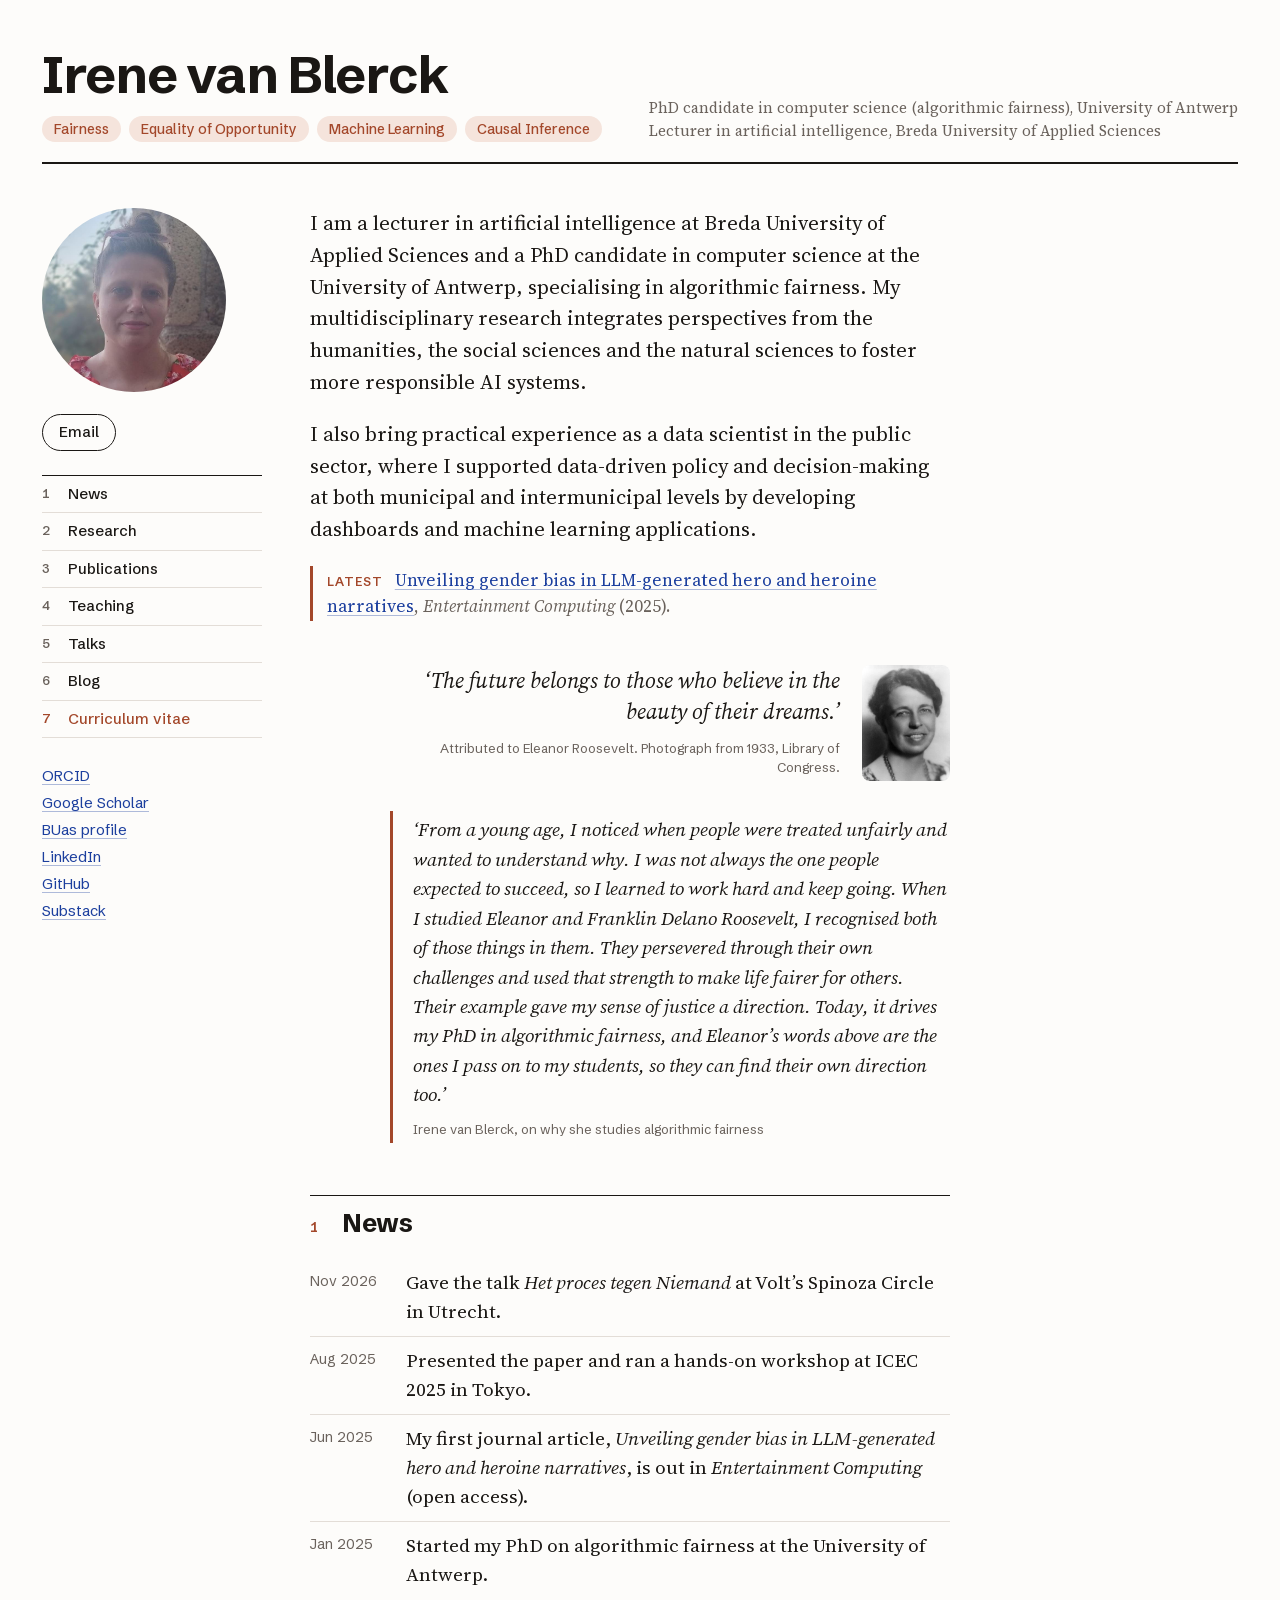
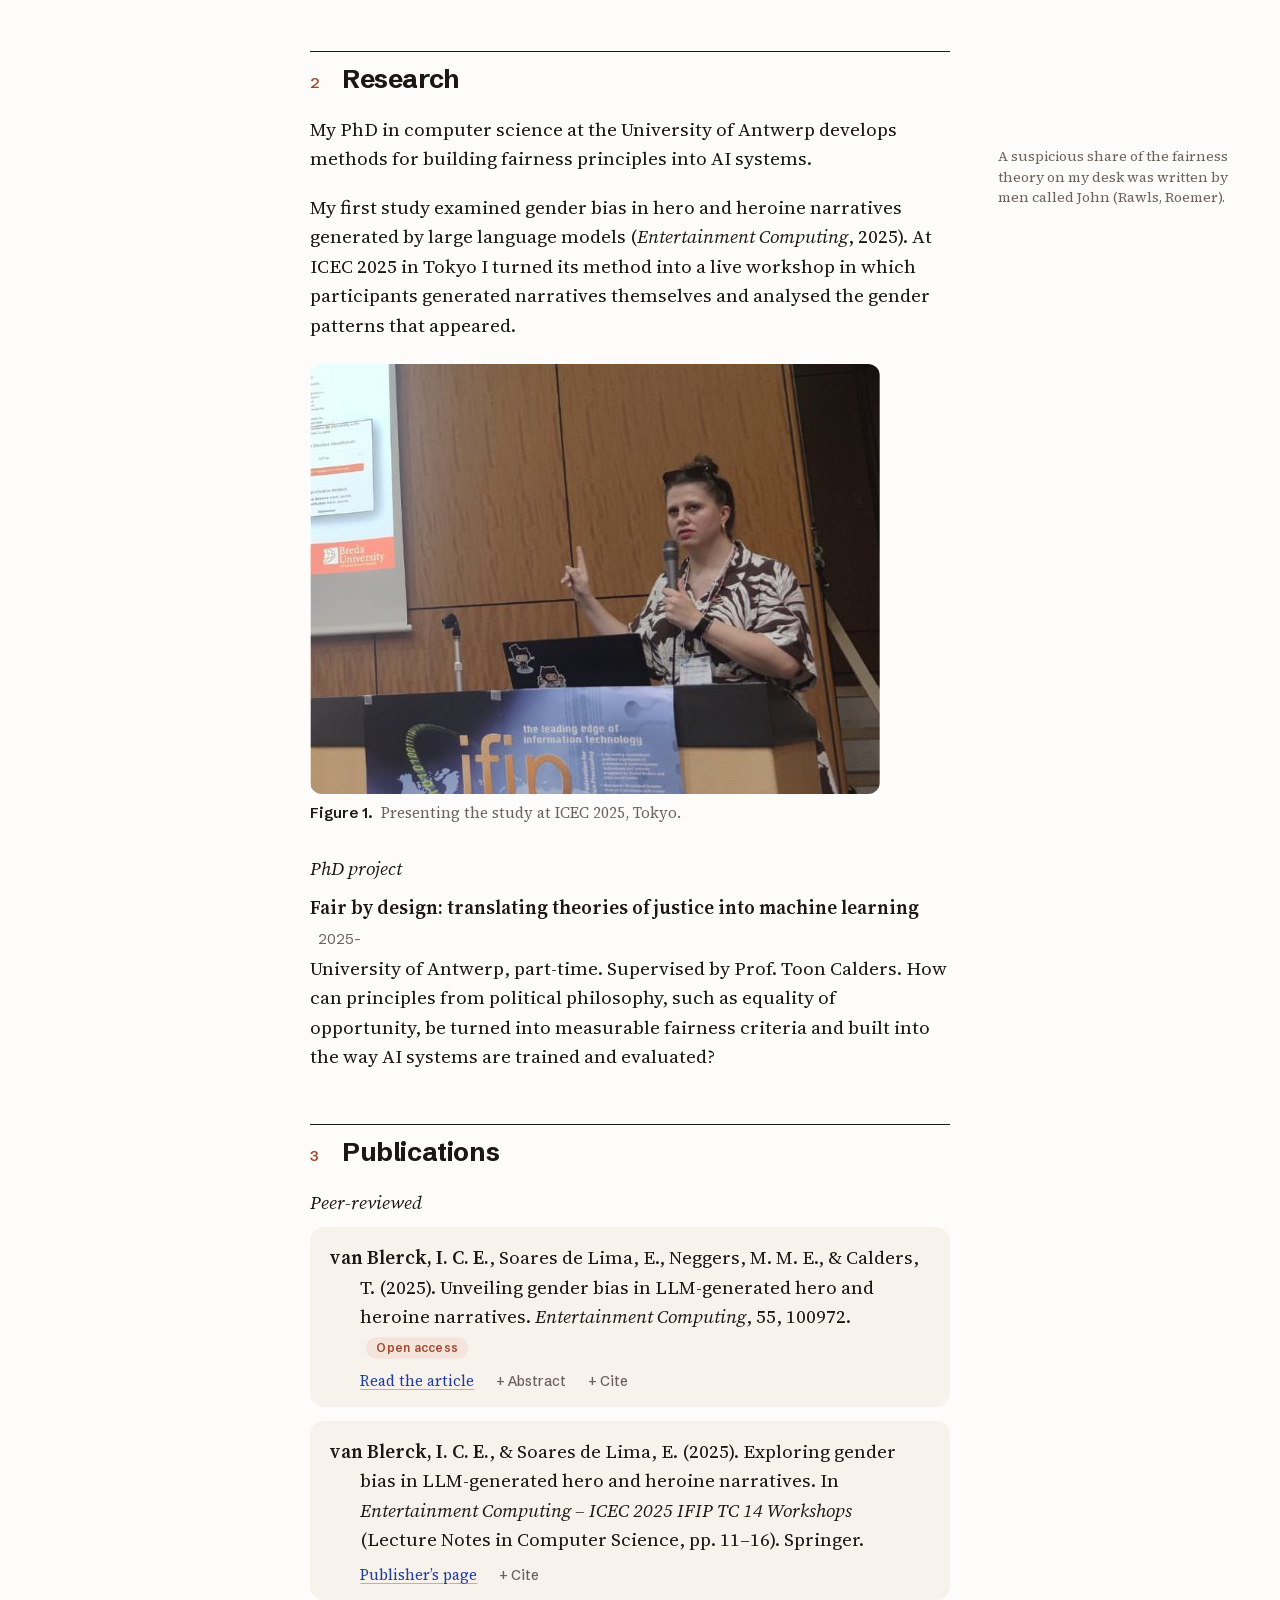
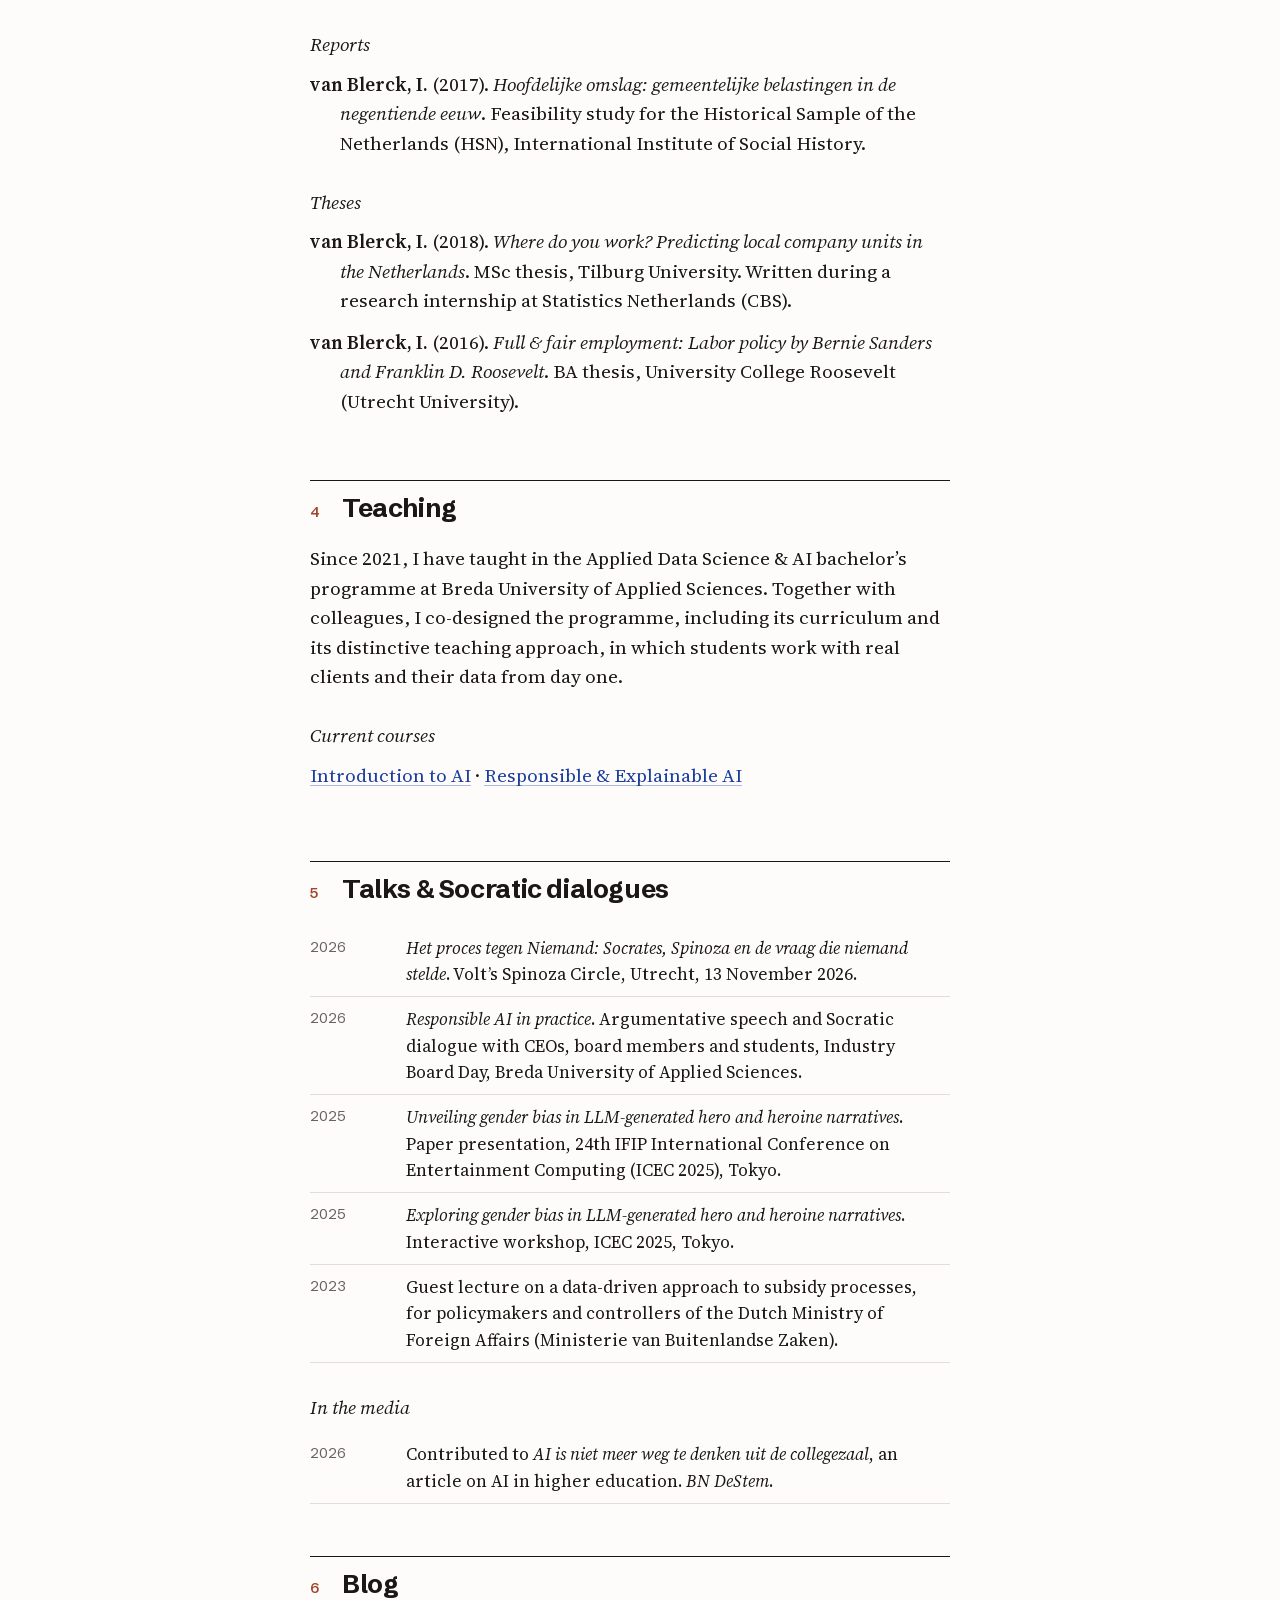
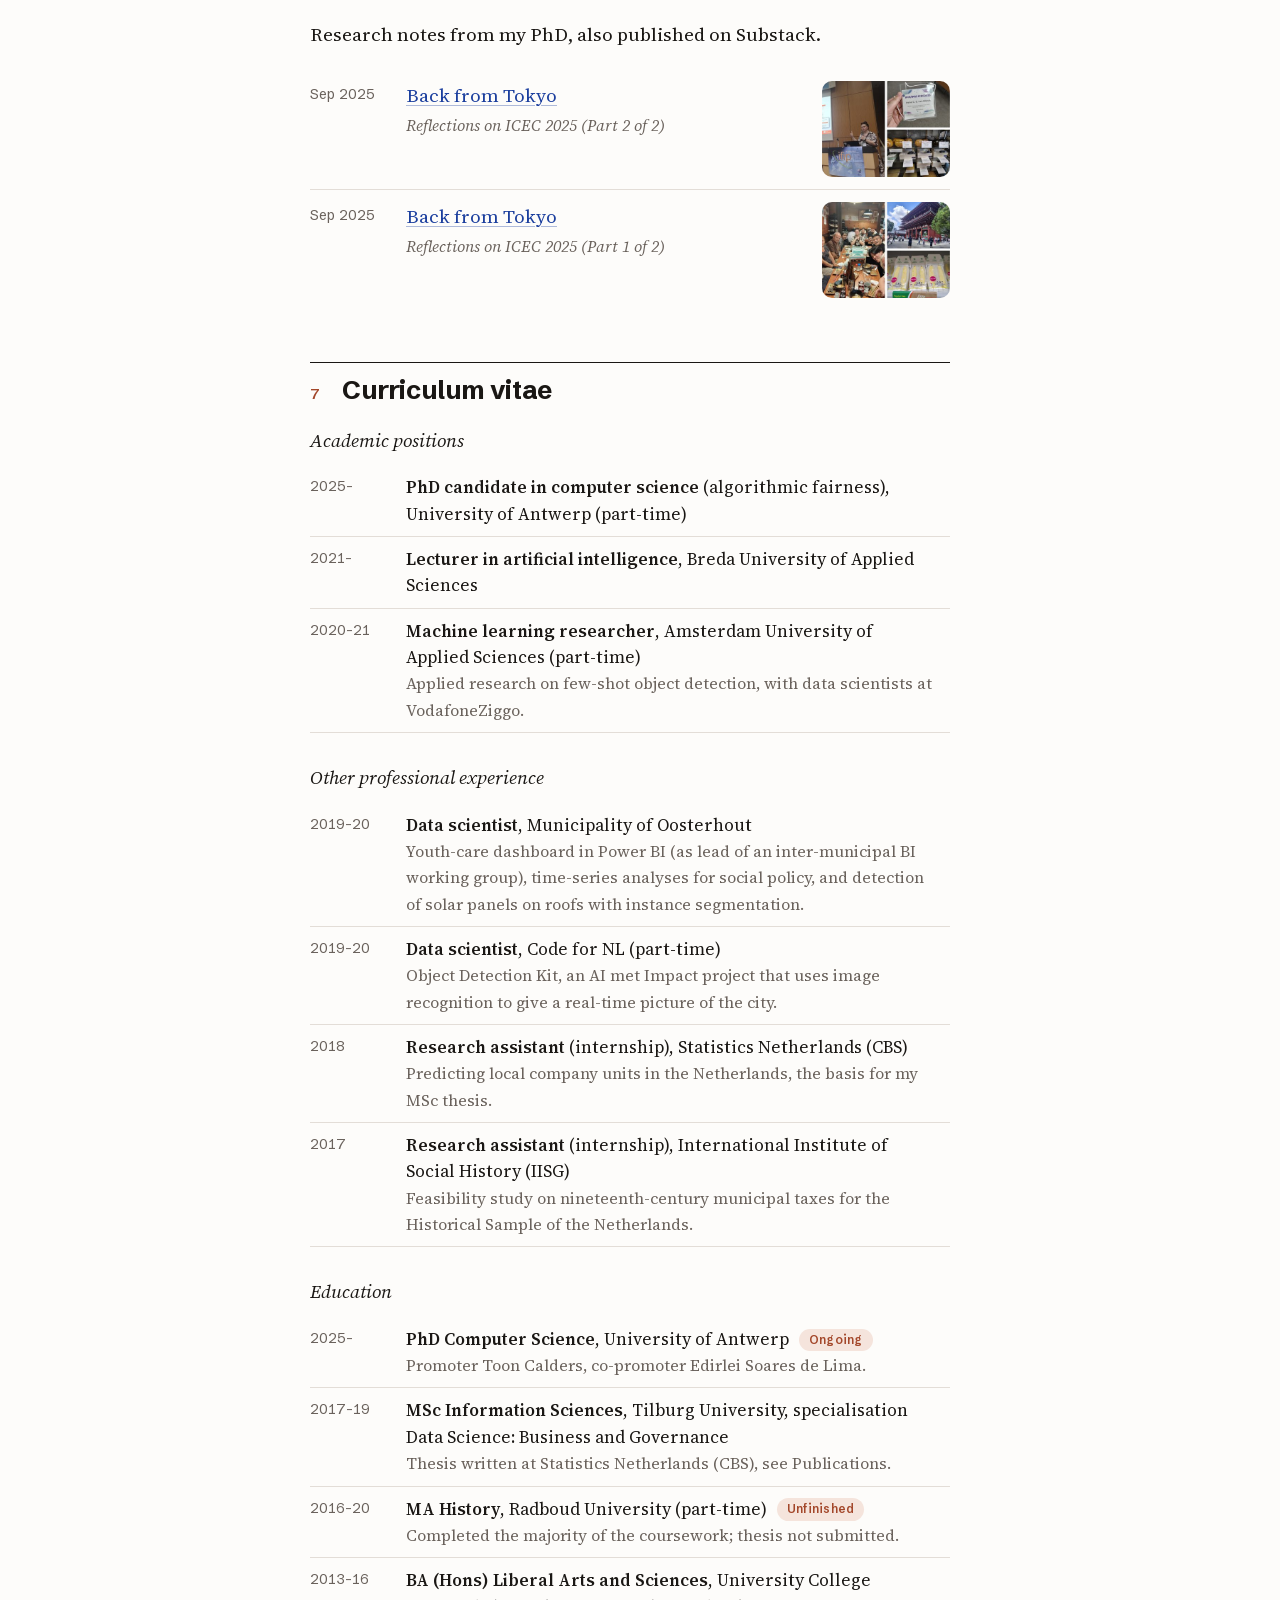
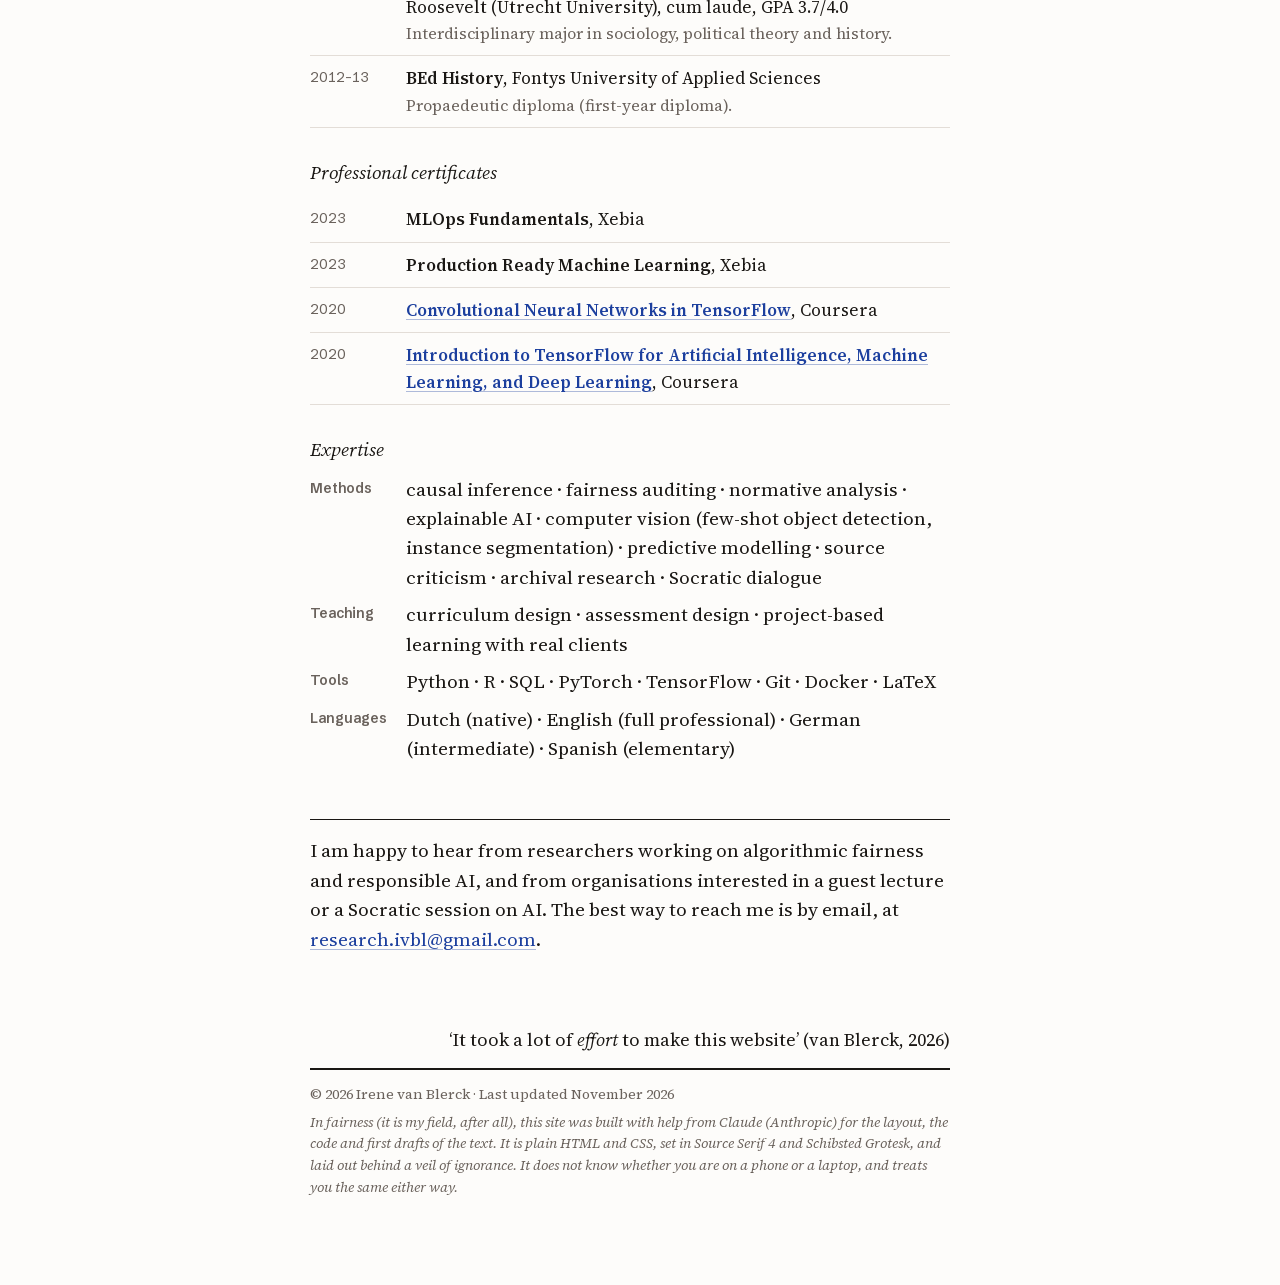
==== commit 21a938f1: "Add GitHub link" ====
--- a/index.html
+++ b/index.html
@@ -42,6 +42,7 @@
     "https://www.linkedin.com/in/irene-v-378799150/",
     "https://orcid.org/0009-0001-0378-8847",
     "https://scholar.google.com/citations?user=Jg1KQZMAAAAJ",
+    "https://github.com/irenevanblerck",
     "https://irenevanblerck.substack.com/",
     "https://ai.buas.nl/faculty/irene-van-blerck.html"
   ]
@@ -93,6 +94,7 @@
     <a href="https://scholar.google.com/citations?user=Jg1KQZMAAAAJ&amp;hl=en">Google Scholar</a><br>
     <a href="https://ai.buas.nl/faculty/irene-van-blerck.html">BUas profile</a><br>
     <a href="https://www.linkedin.com/in/irene-v-378799150/">LinkedIn</a><br>
+    <a href="https://github.com/irenevanblerck">GitHub</a><br>
     <a href="https://irenevanblerck.substack.com/">Substack</a>
   </p>
 </aside>
